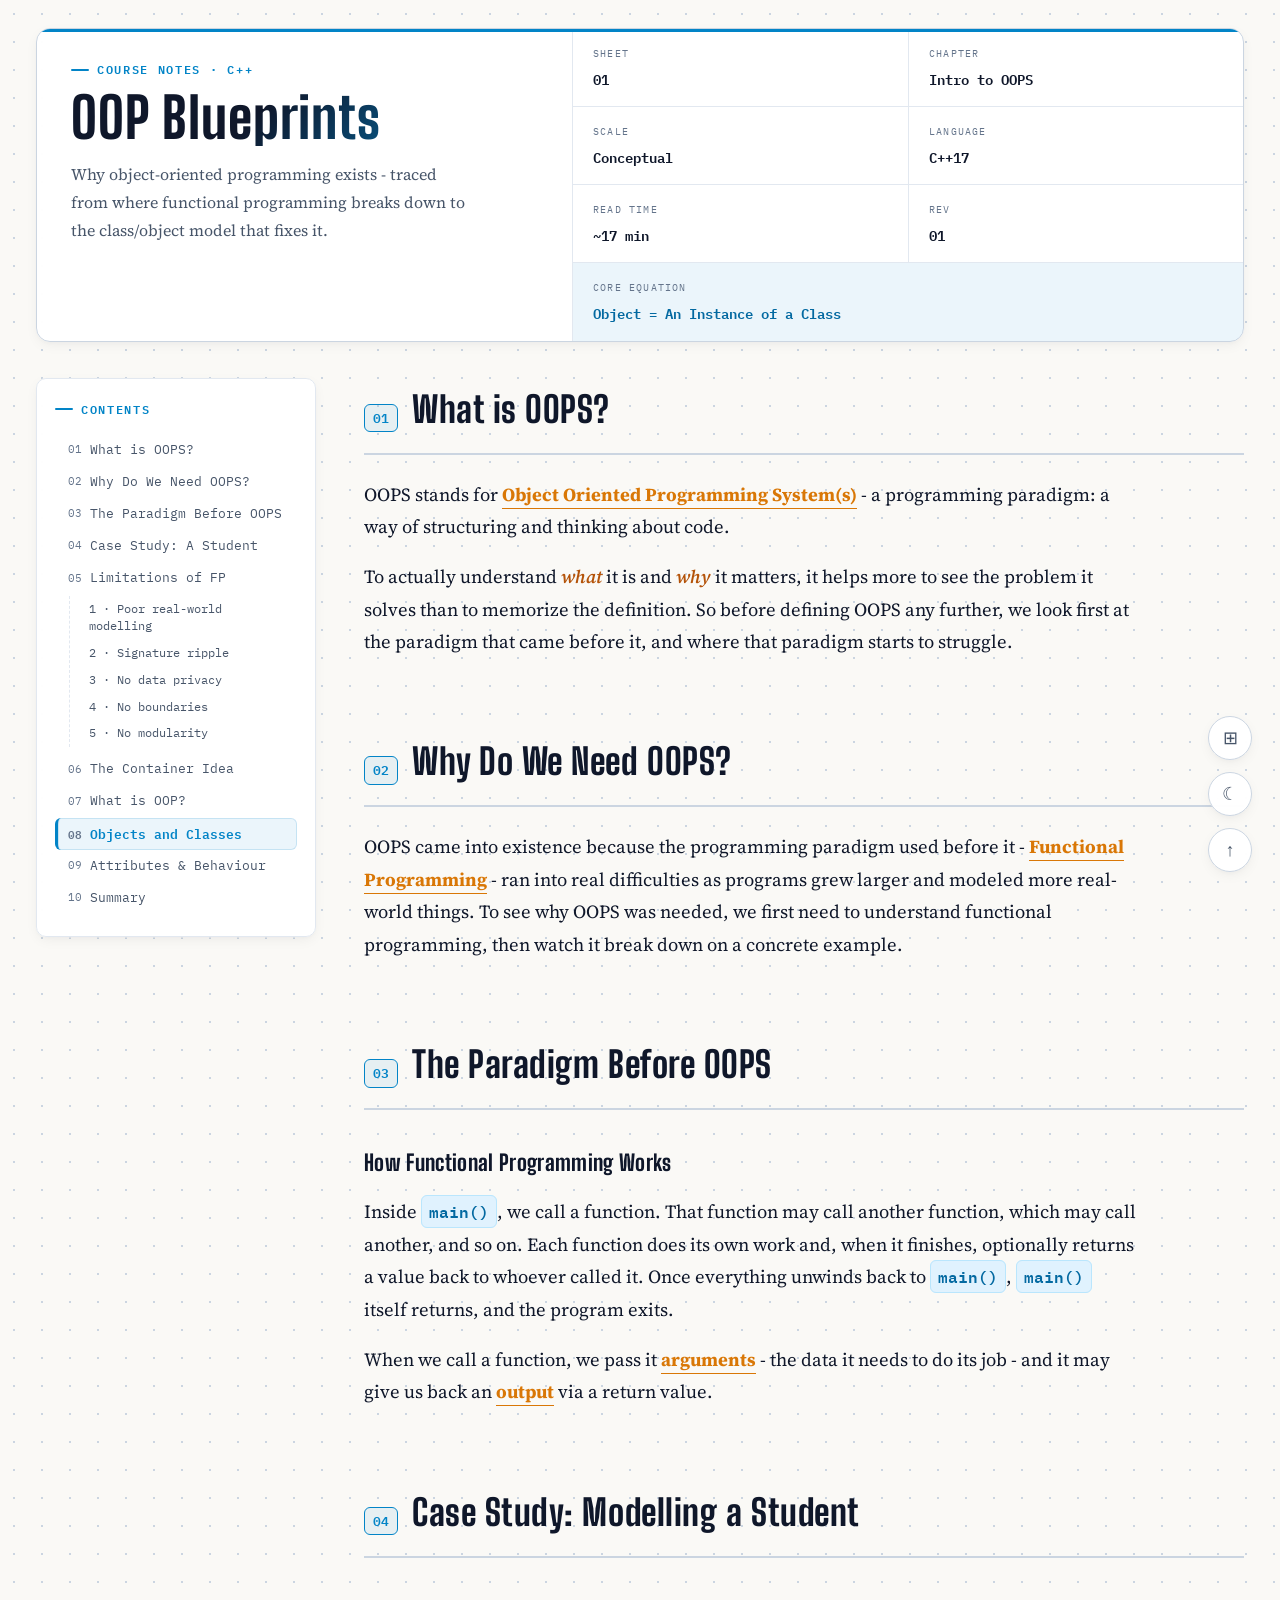
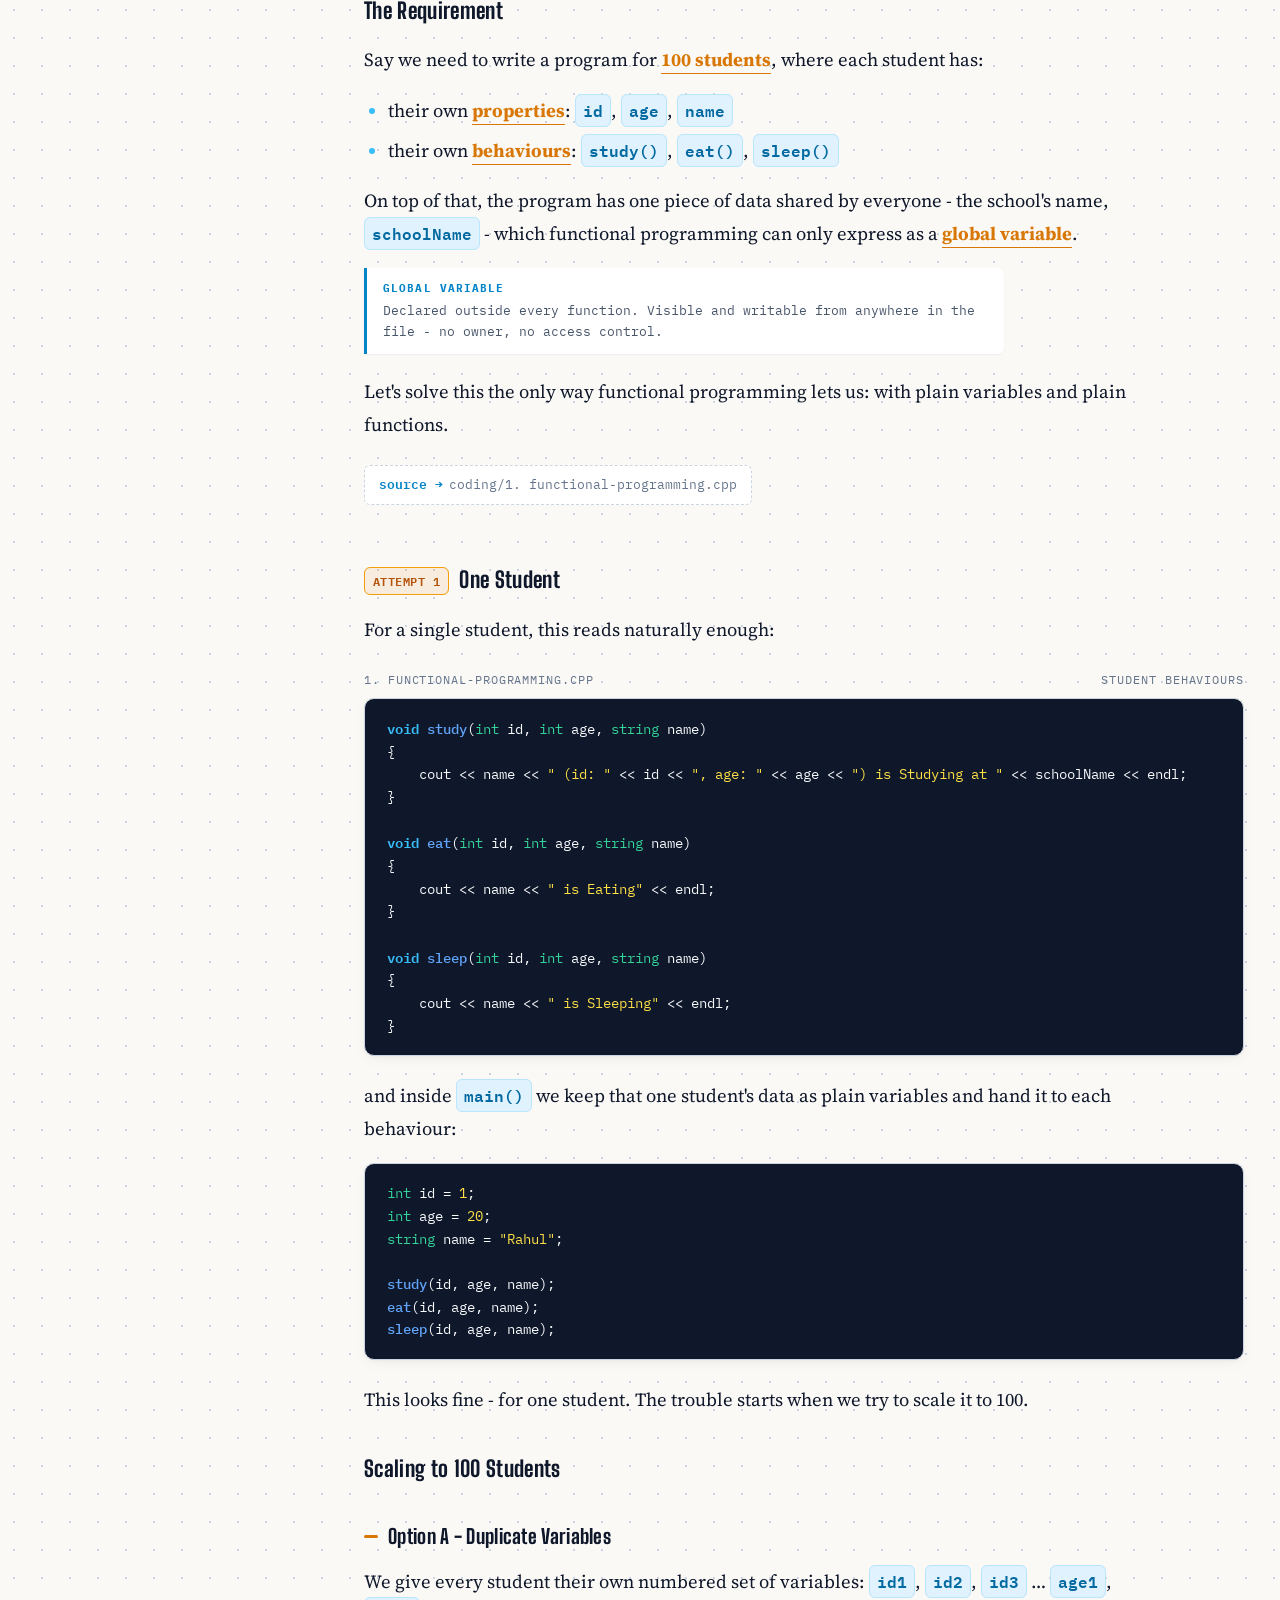
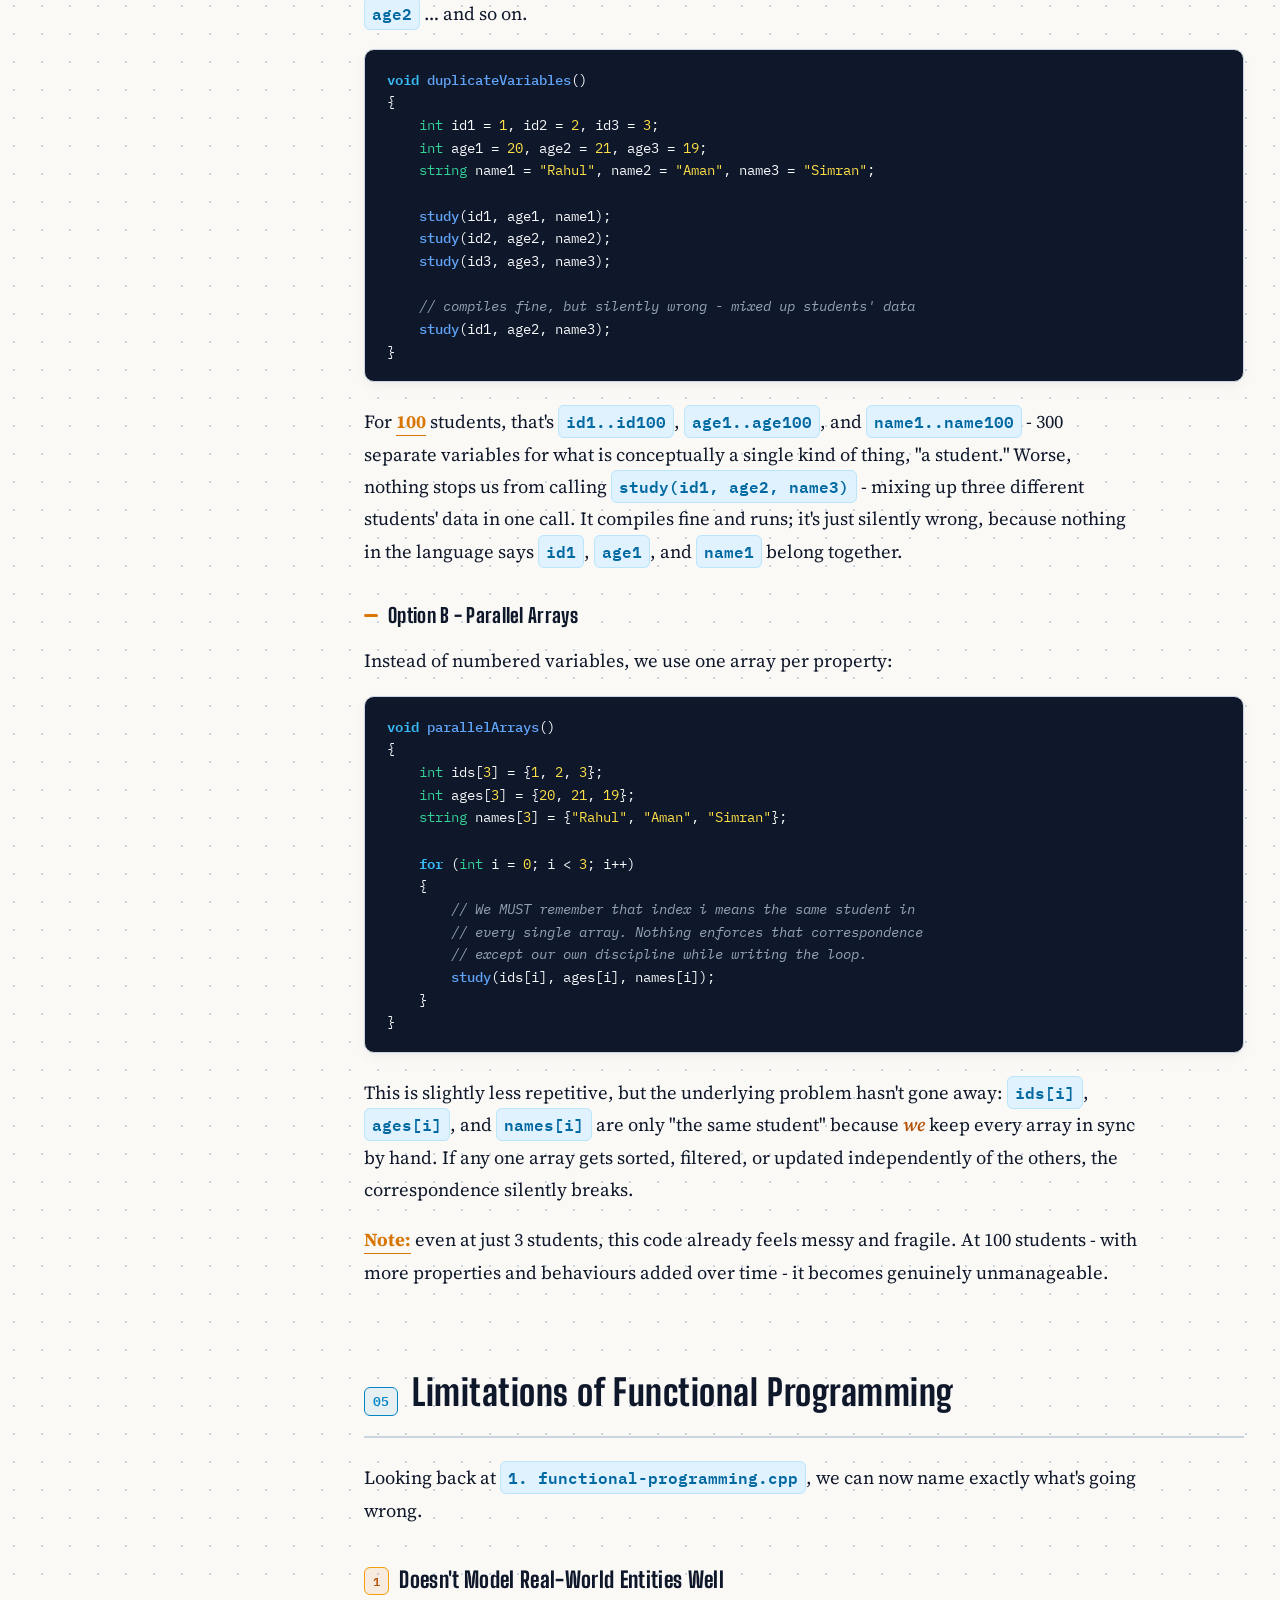
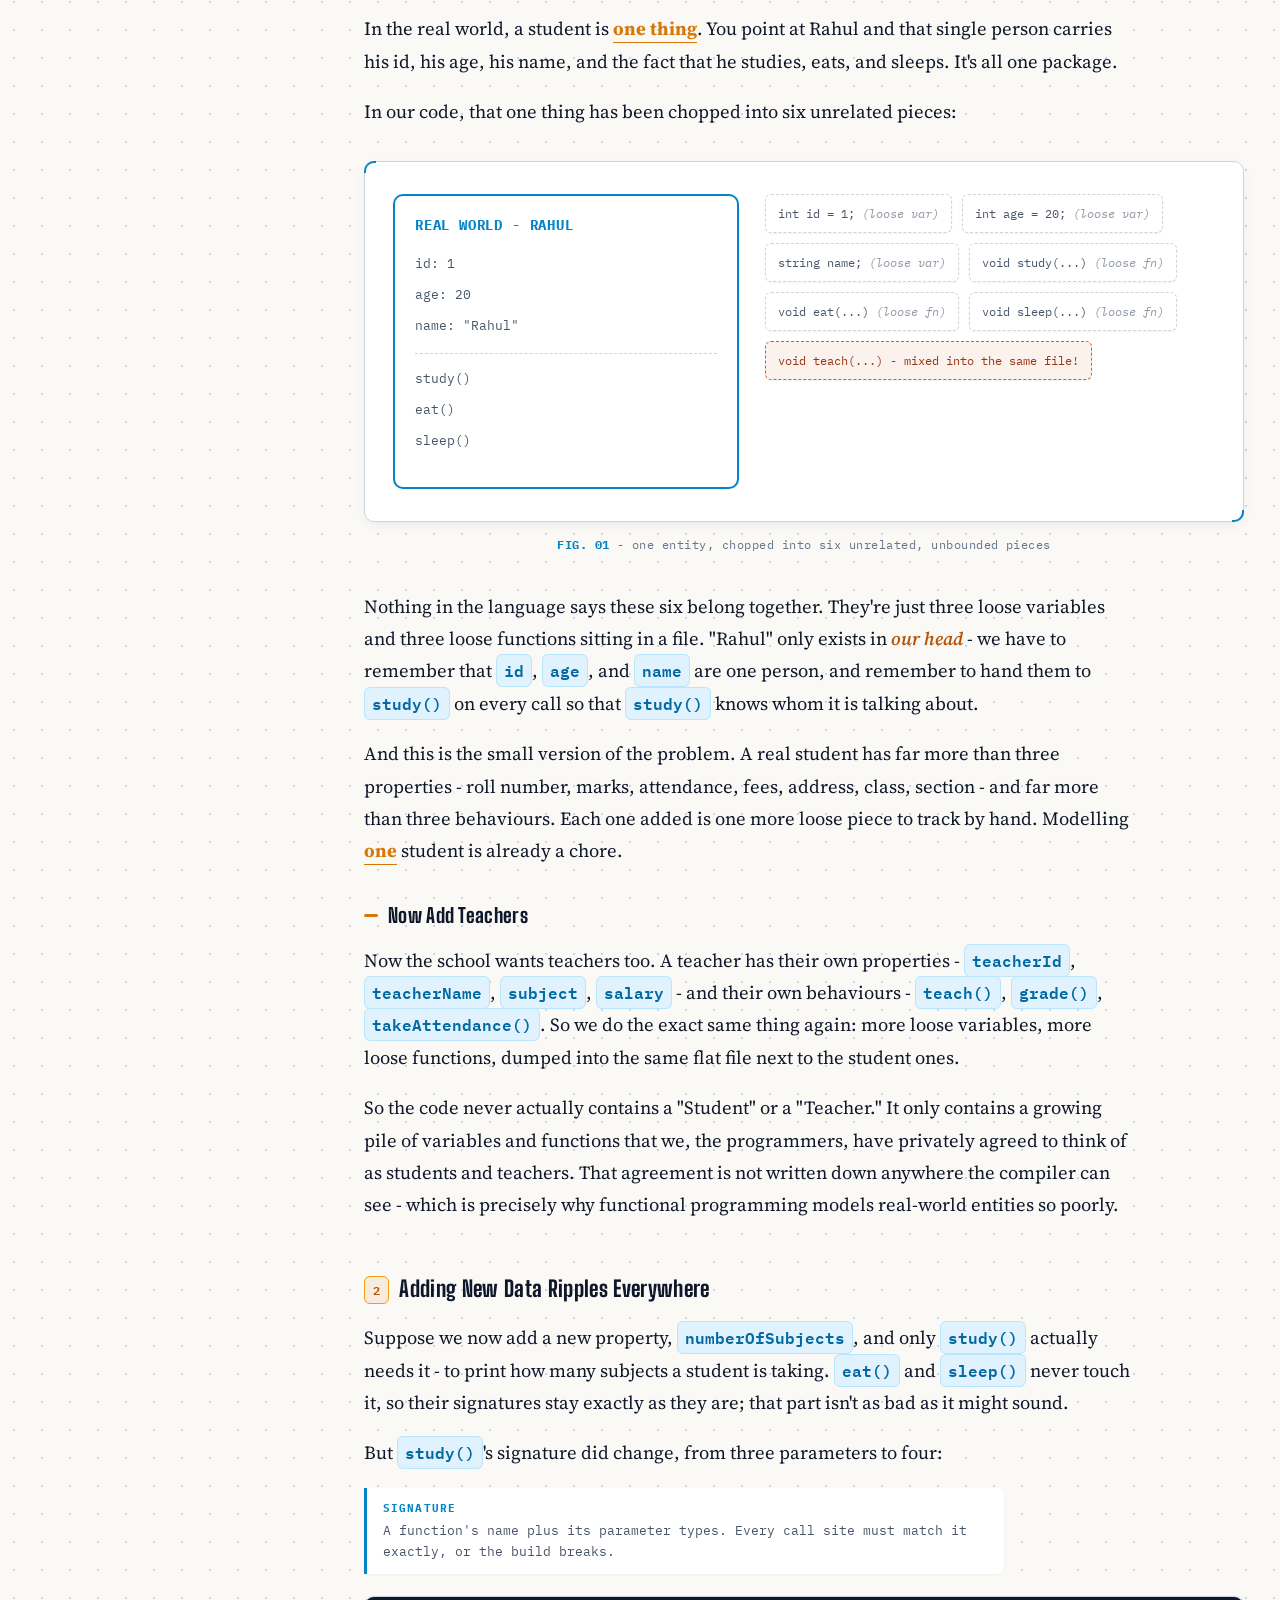
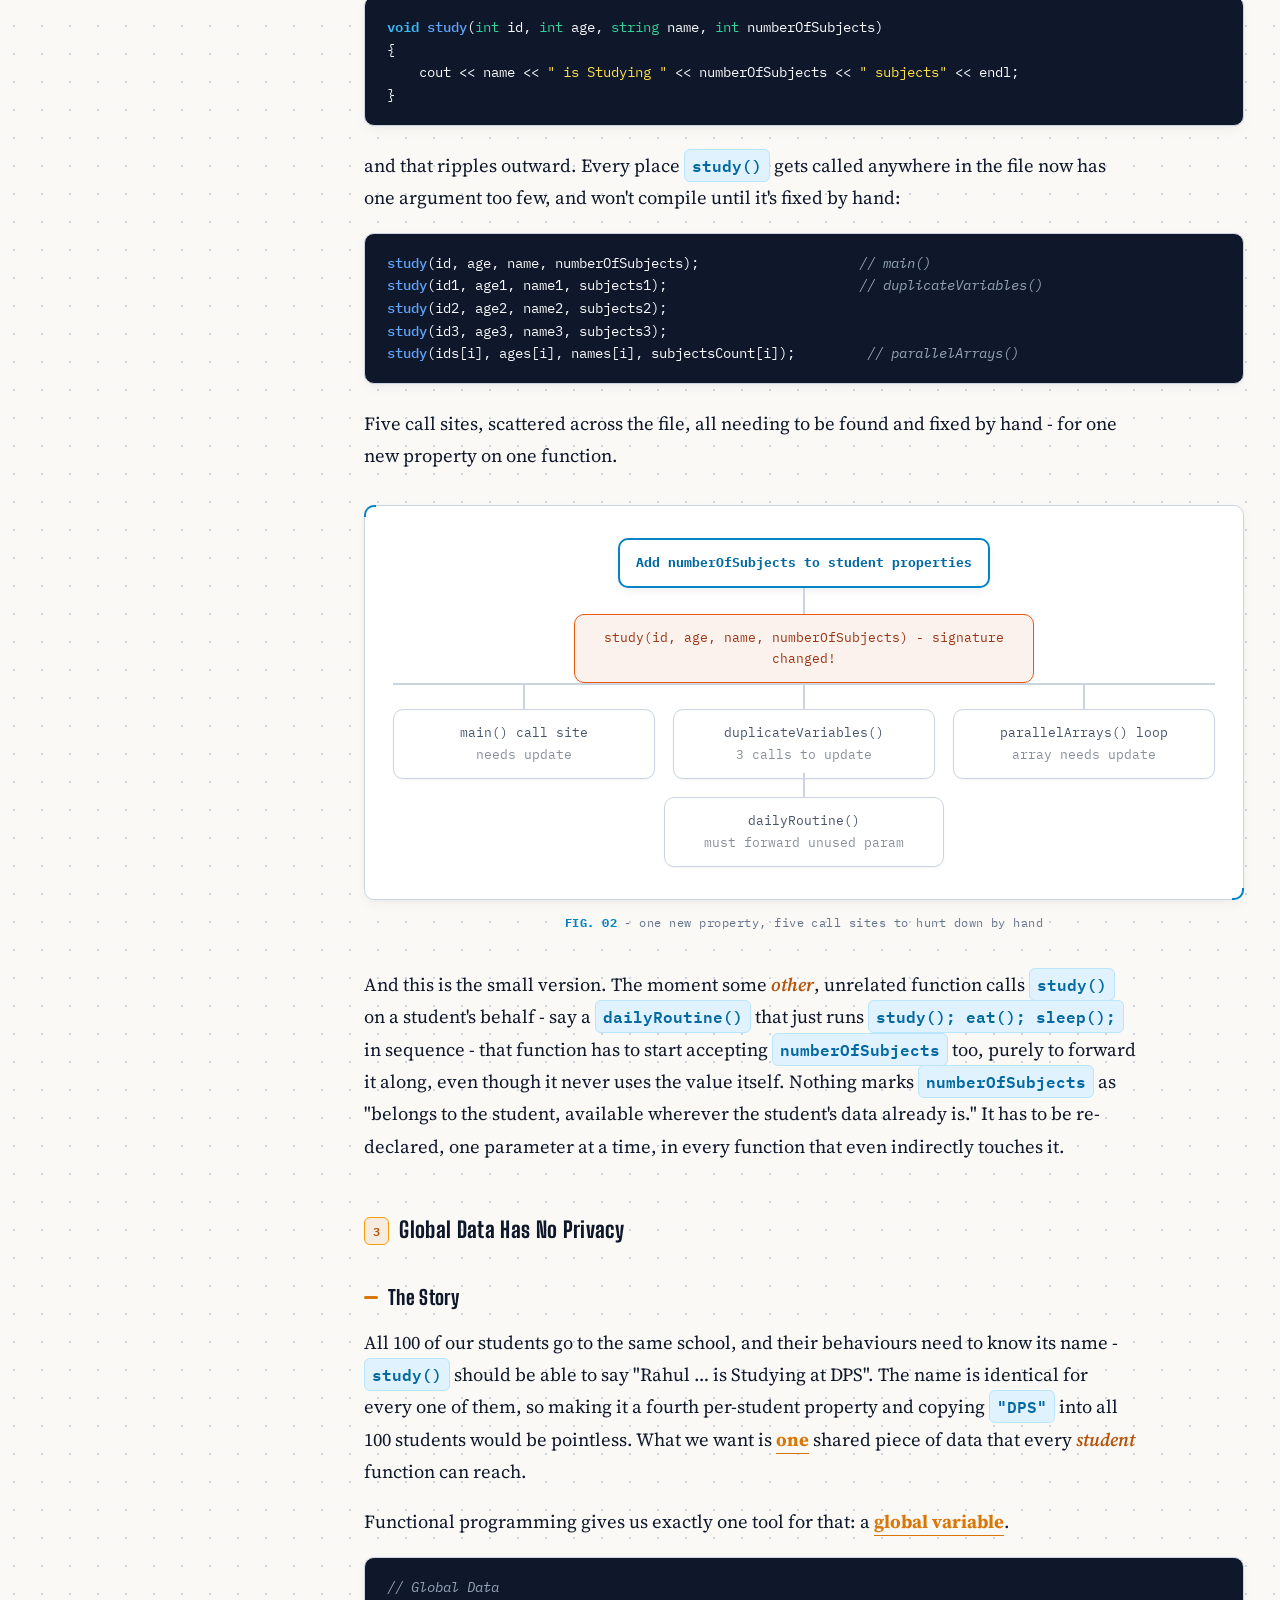
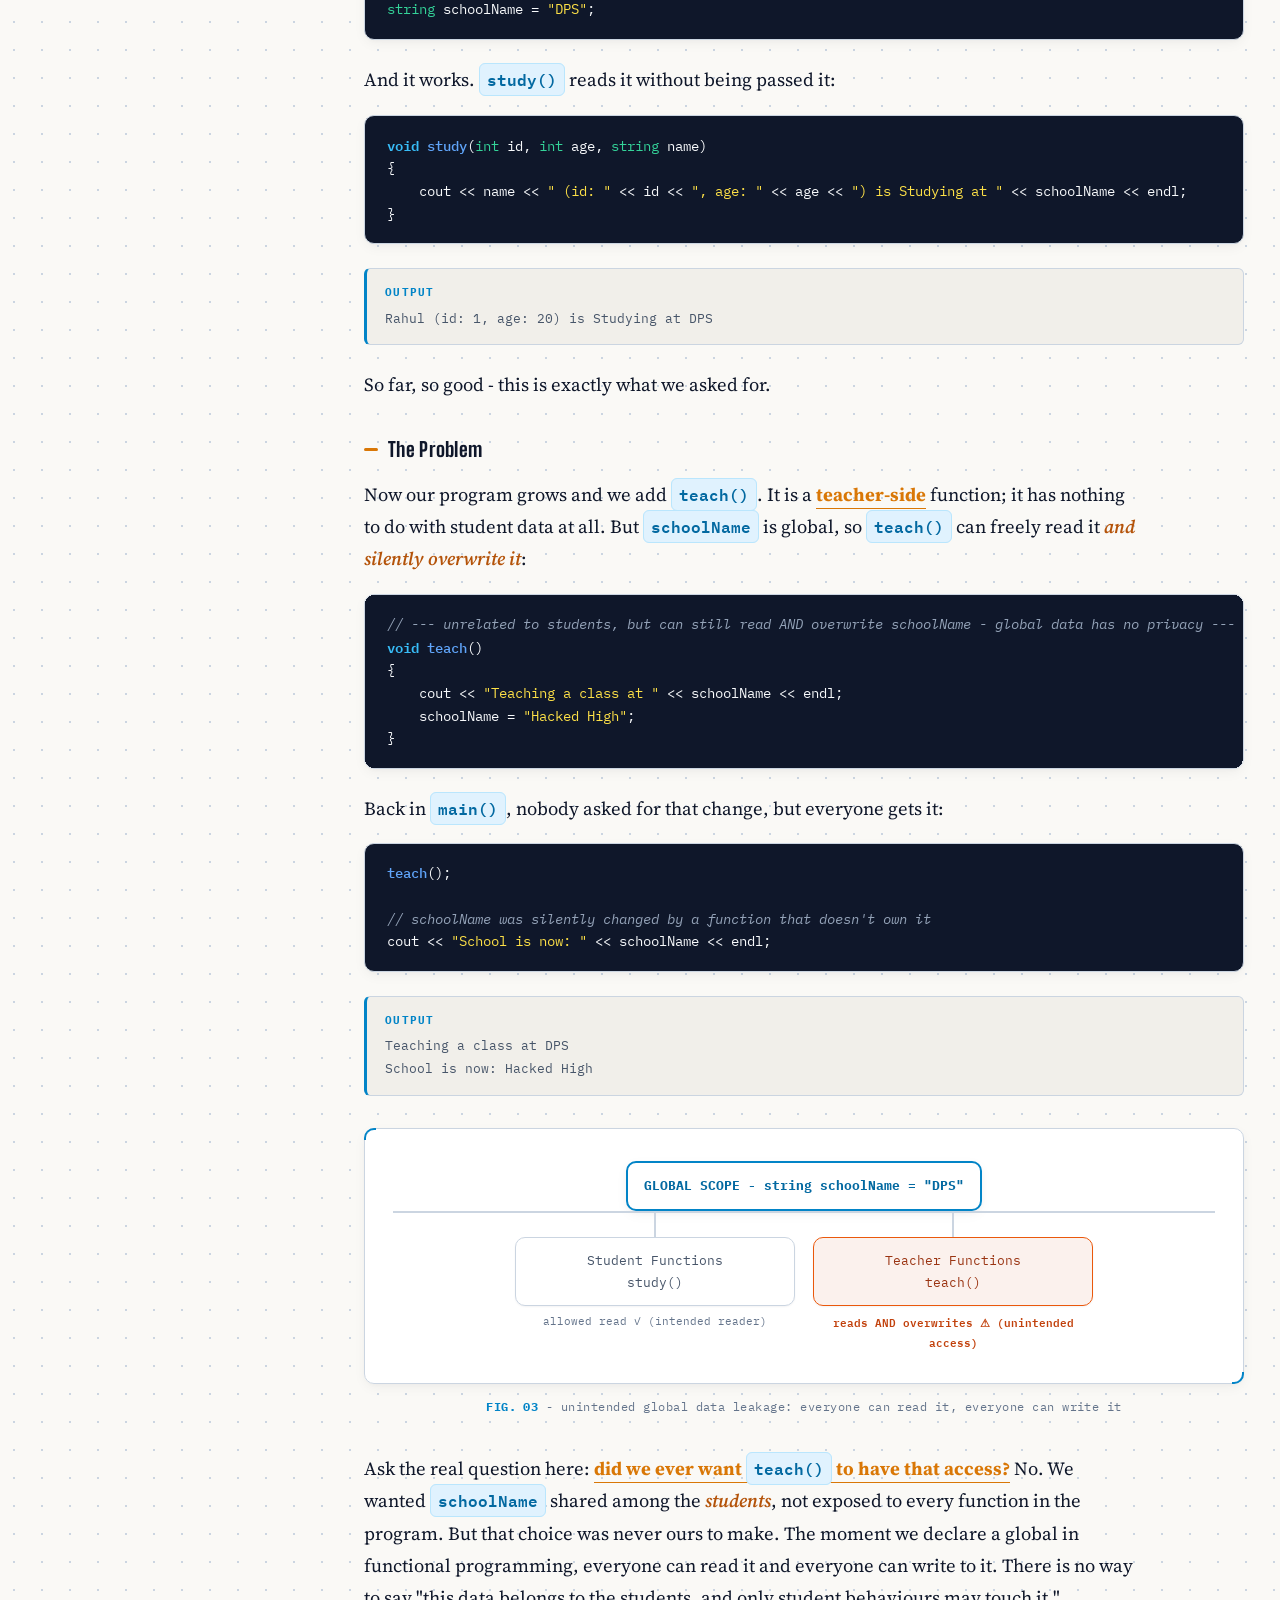
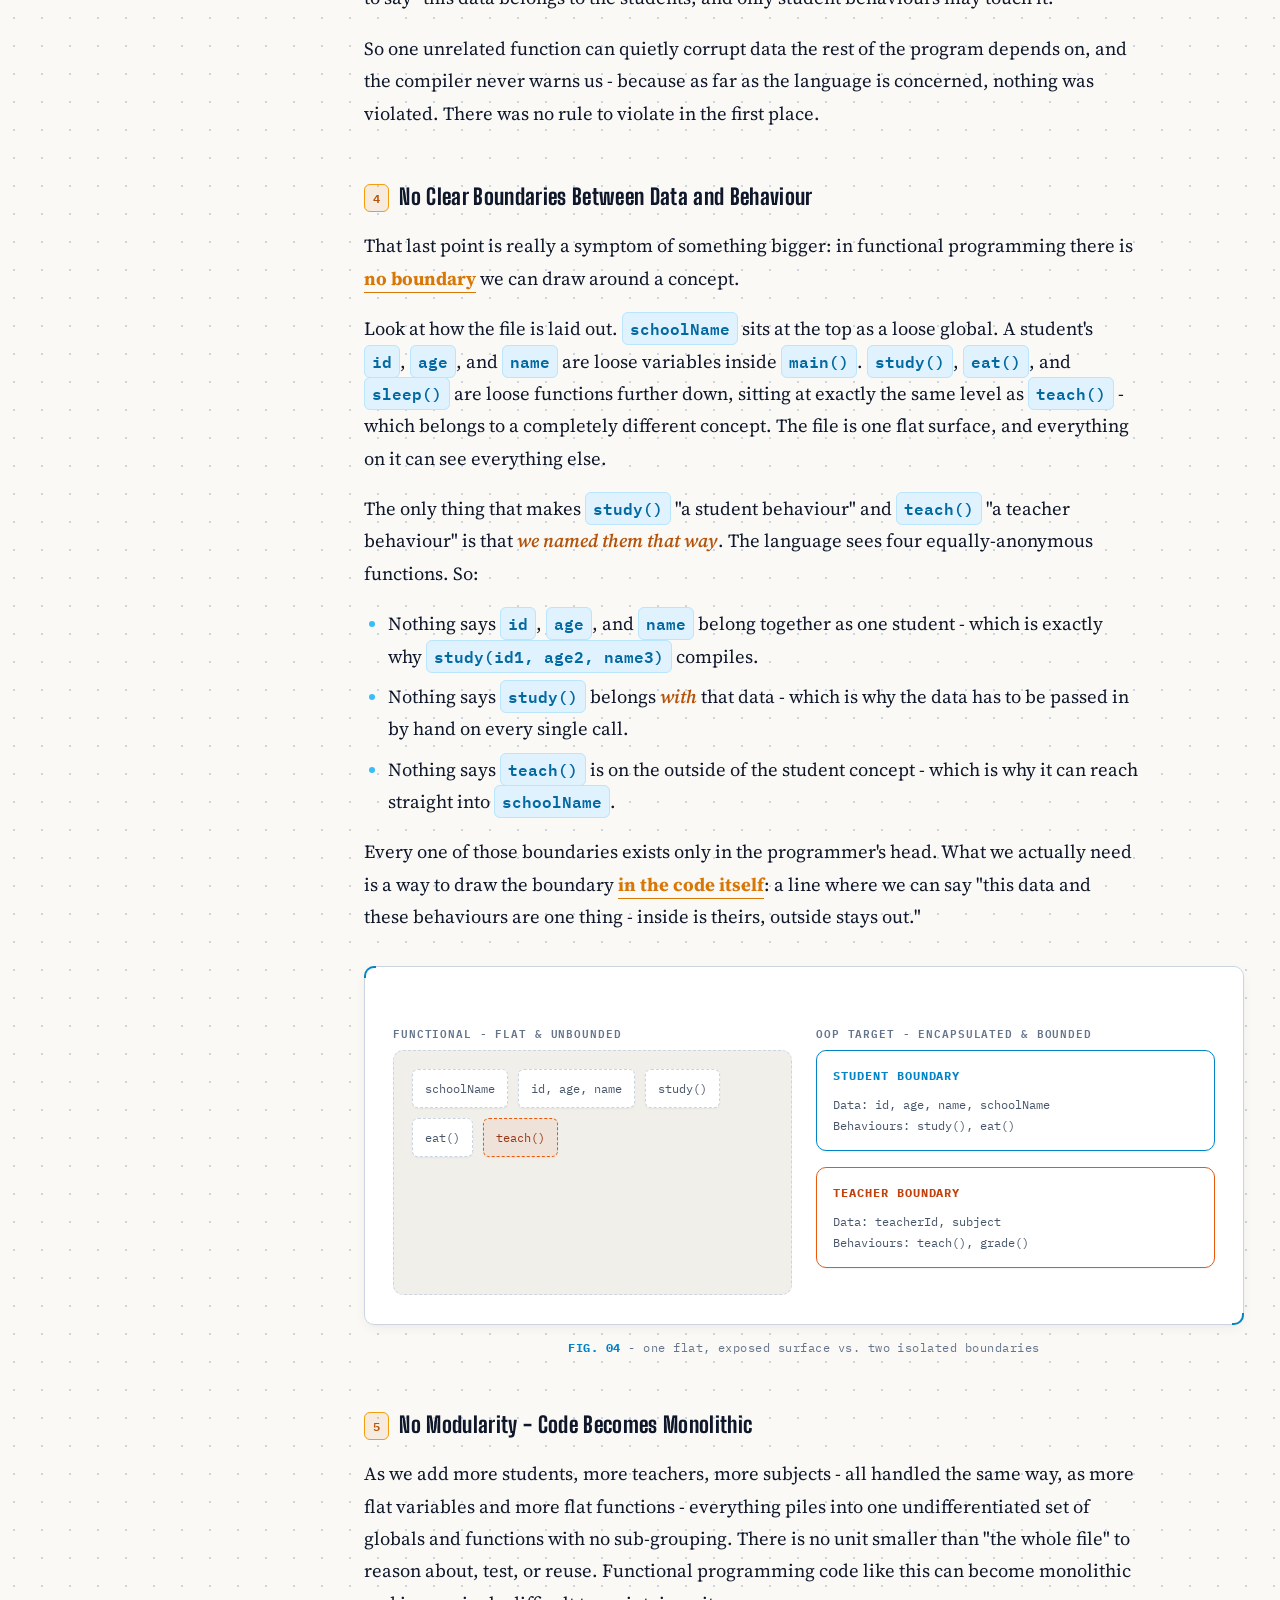
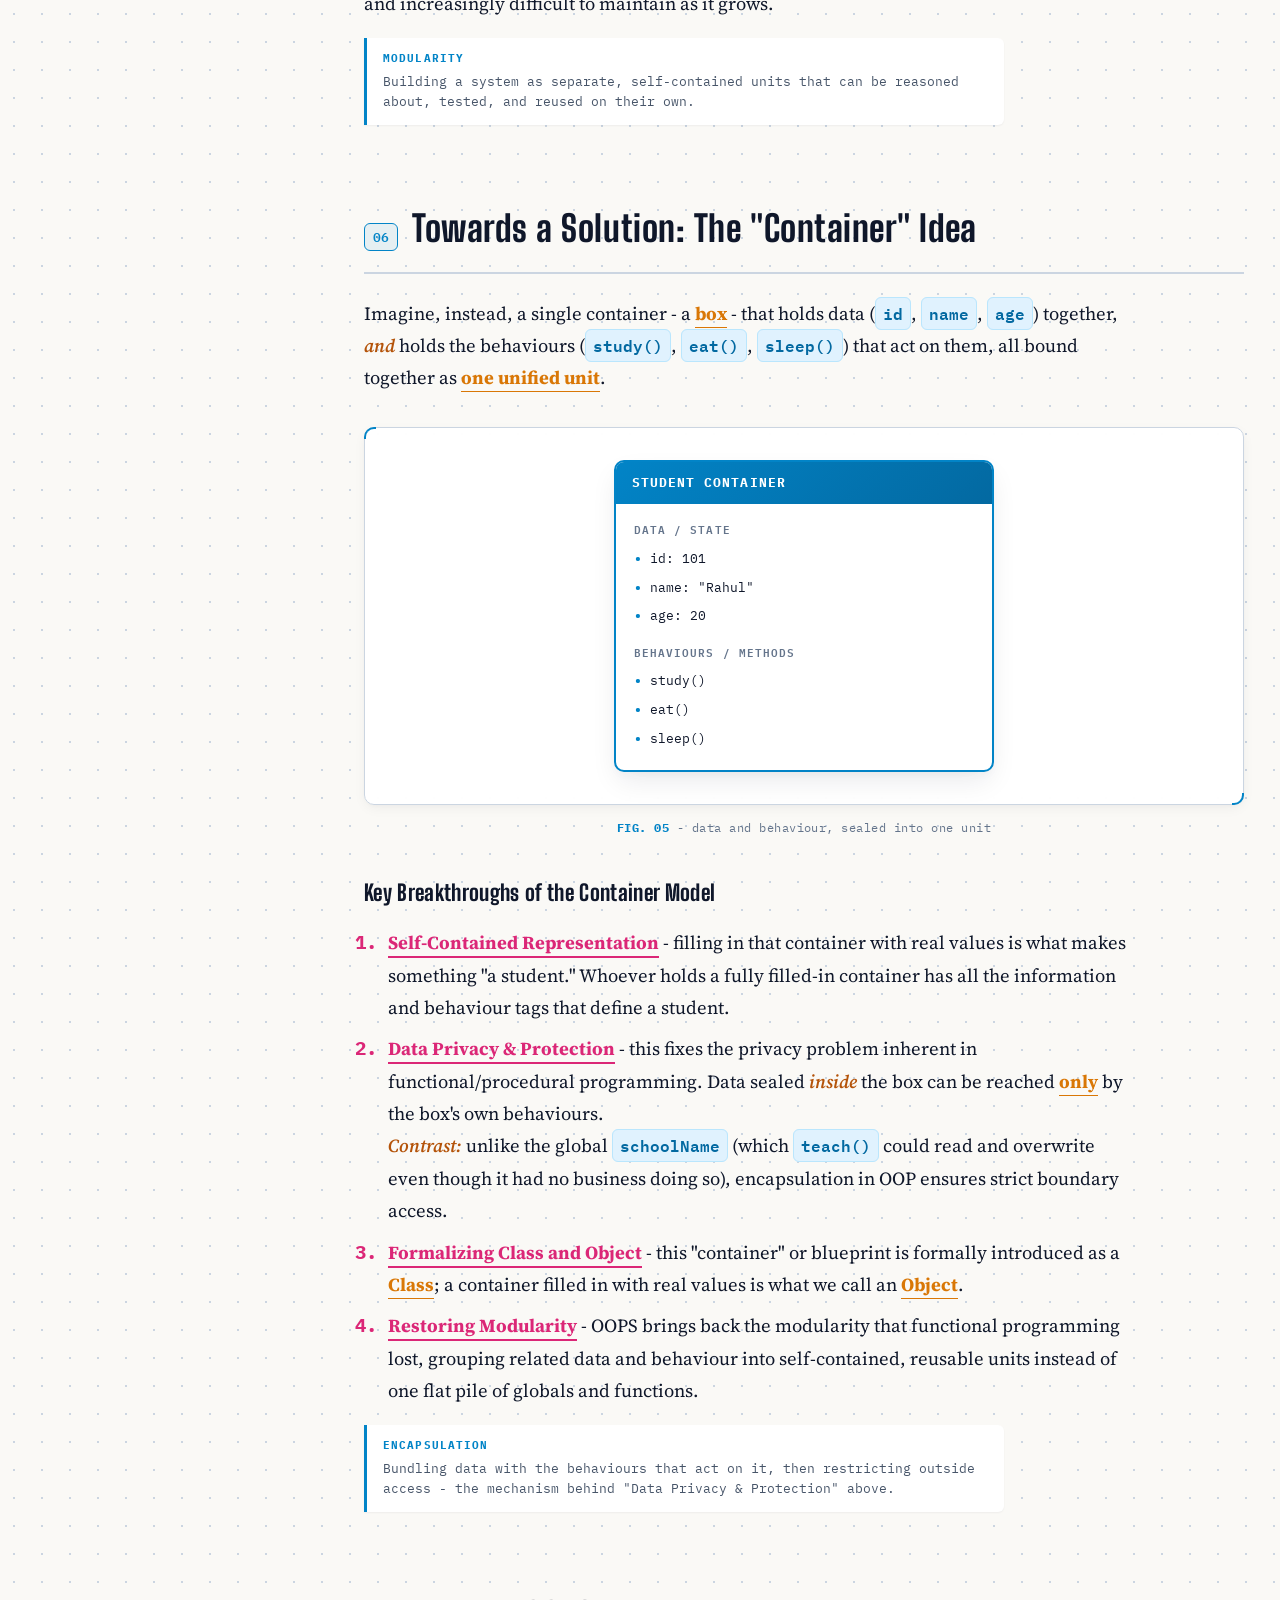
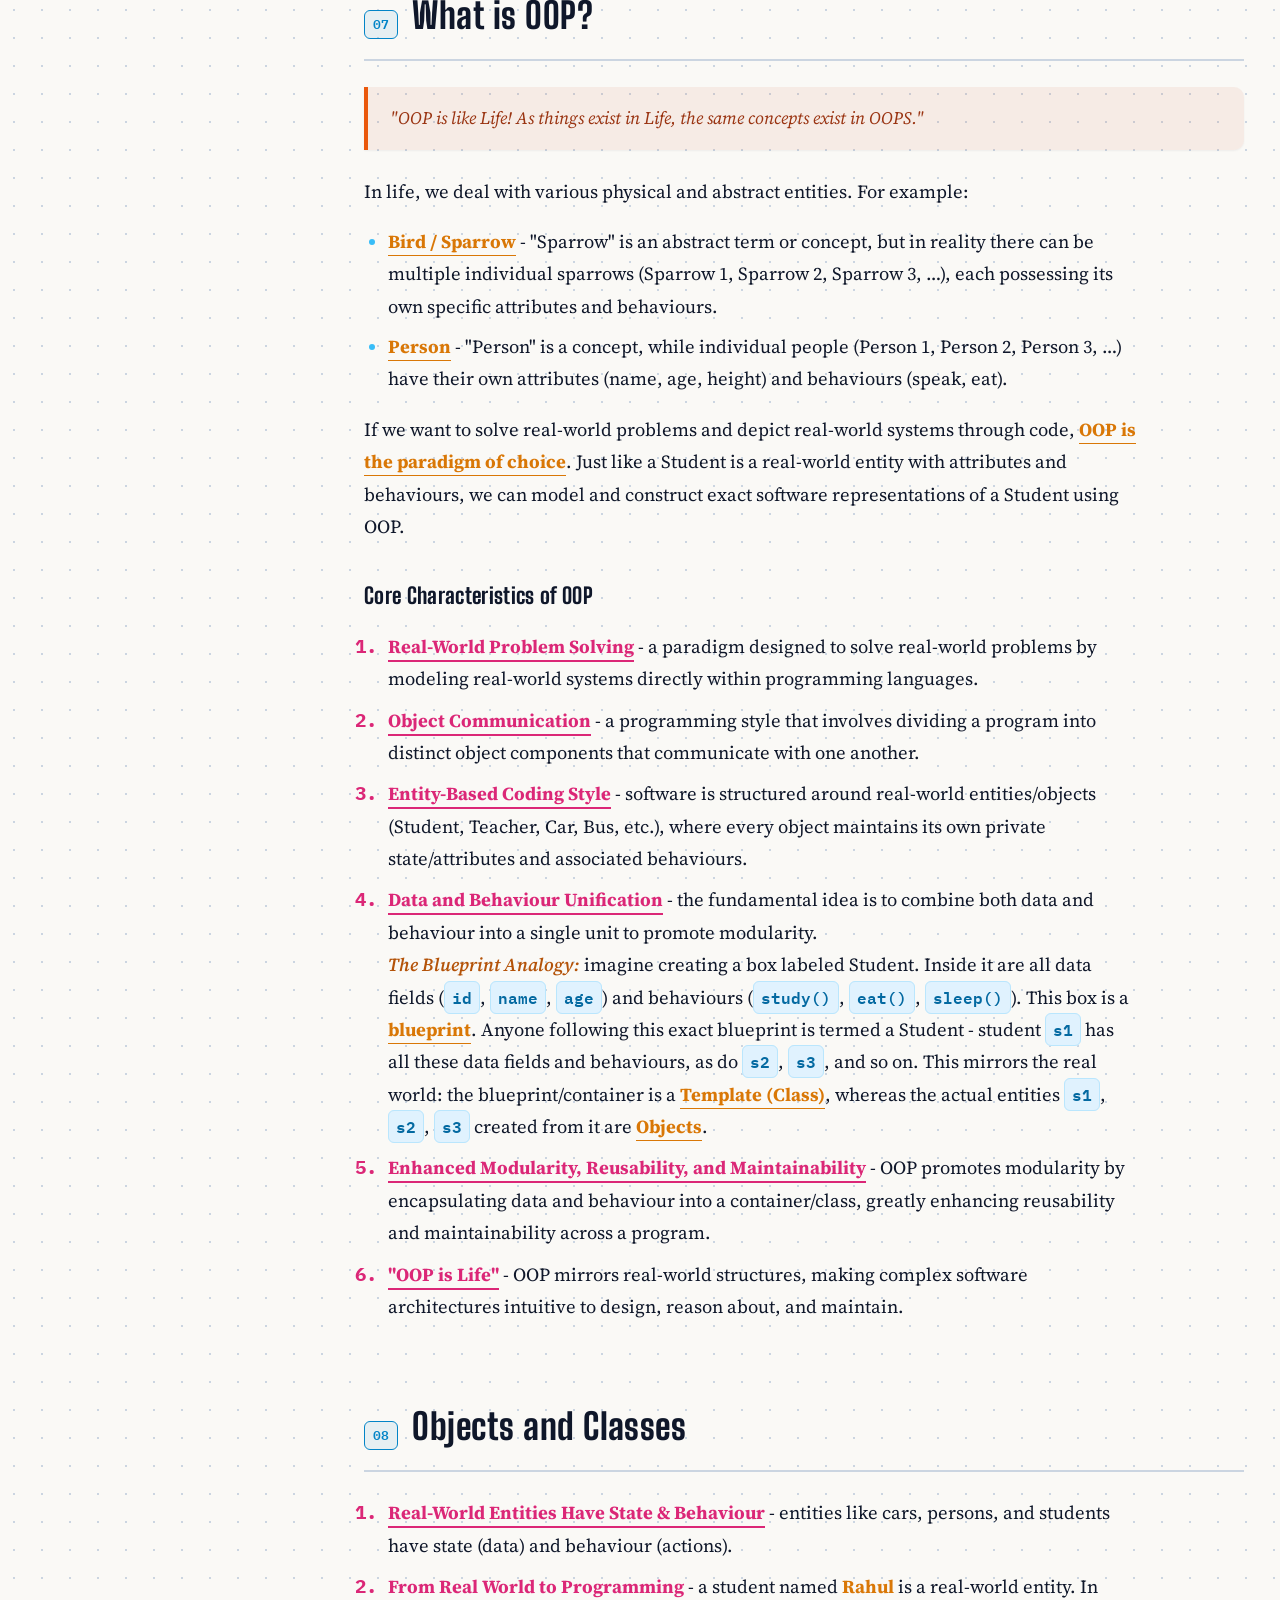
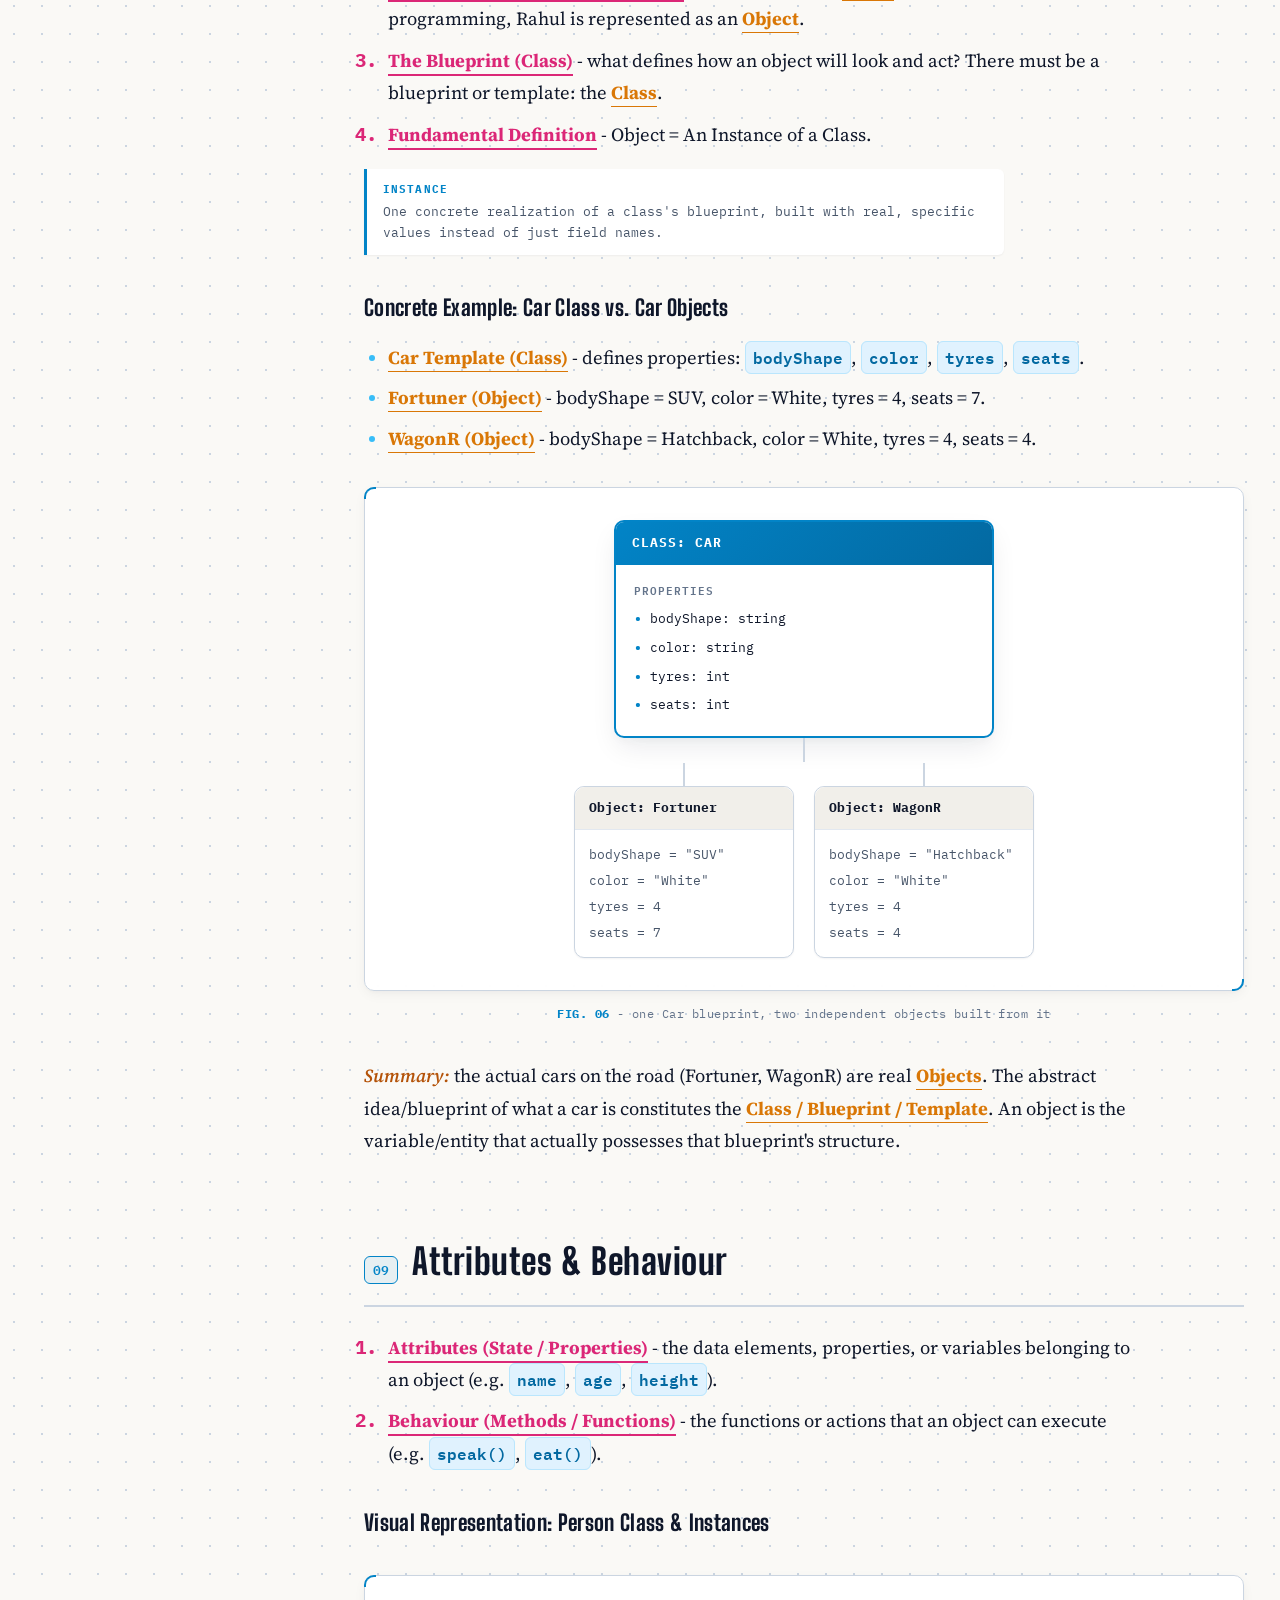
==== Chapter 01 - Intro to OOPS/notes/visual notes/index.html @ ba2ce50b "feat: interactive notes" ====
<!doctype html>
<html lang="en">
<head>
<meta charset="utf-8">
<meta name="viewport" content="width=device-width, initial-scale=1">
<title>OOP Blueprints - Chapter 01</title>
<meta name="description" content="Visual chapter notes on why OOP exists - from functional programming's breakdown to classes as blueprints and objects as instances.">
<link rel="preconnect" href="https://fonts.googleapis.com">
<link rel="preconnect" href="https://fonts.gstatic.com" crossorigin>
<link rel="stylesheet" href="https://fonts.googleapis.com/css2?family=Big+Shoulders+Display:wght@500;700;800;900&family=Source+Serif+4:opsz,wght@8..60,400;8..60,500;8..60,600;8..60,700&family=IBM+Plex+Mono:wght@400;500;600&display=swap">
<link rel="stylesheet" href="style.css">
</head>
<body>
<div class="progress-bar" id="progress-bar"></div>

<div class="titleblock-wrap">
  <div class="titleblock">
    <div class="tb-main">
      <span class="kicker">Course Notes · C++</span>
      <h1>OOP&nbsp;Blueprints</h1>
      <p>Why object-oriented programming exists - traced from where functional programming breaks down to the class/object model that fixes it.</p>
    </div>
    <div class="tb-cells" style="grid-column:2/4; grid-template-columns:1fr 1fr;">
      <div class="tb-cell"><span class="lbl">Sheet</span><span class="val">01</span></div>
      <div class="tb-cell"><span class="lbl">Chapter</span><span class="val">Intro to OOPS</span></div>
      <div class="tb-cell"><span class="lbl">Scale</span><span class="val">Conceptual</span></div>
      <div class="tb-cell"><span class="lbl">Language</span><span class="val">C++17</span></div>
      <div class="tb-cell"><span class="lbl">Read Time</span><span class="val" id="read-time">…</span></div>
      <div class="tb-cell"><span class="lbl">Rev</span><span class="val">01</span></div>
      <div class="tb-cell wide"><span class="lbl">Core Equation</span><span class="val">Object = An Instance of a Class</span></div>
    </div>
  </div>
</div>

<div class="layout">
  <nav class="toc" aria-label="Table of contents">
    <span class="kicker">Contents</span>
    <ol>
      <li><a href="#what-is-oops"><span class="num">01</span>What is OOPS?</a></li>
      <li><a href="#why-do-we-need-oops"><span class="num">02</span>Why Do We Need OOPS?</a></li>
      <li><a href="#the-paradigm-before-oops-functional-programming"><span class="num">03</span>The Paradigm Before OOPS</a></li>
      <li><a href="#case-study-modelling-a-student"><span class="num">04</span>Case Study: A Student</a></li>
      <li><a href="#limitations-of-functional-programming"><span class="num">05</span>Limitations of FP</a>
        <ul class="sub">
          <li><a href="#1-doesnt-model-real-world-entities-well">1 · Poor real-world modelling</a></li>
          <li><a href="#2-adding-new-data-requires-modifying-every-function-that-needs-it">2 · Signature ripple</a></li>
          <li><a href="#3-global-data-has-no-privacy">3 · No data privacy</a></li>
          <li><a href="#4-no-clear-boundaries-between-data-and-behaviour">4 · No boundaries</a></li>
          <li><a href="#5-no-modularity---code-becomes-monolithic">5 · No modularity</a></li>
        </ul>
      </li>
      <li><a href="#towards-a-solution-the-container-idea"><span class="num">06</span>The Container Idea</a></li>
      <li><a href="#what-is-oop-object-oriented-programming-system"><span class="num">07</span>What is OOP?</a></li>
      <li><a href="#objects-and-classes"><span class="num">08</span>Objects and Classes</a></li>
      <li><a href="#attributes--behaviour"><span class="num">09</span>Attributes &amp; Behaviour</a></li>
      <li><a href="#summary"><span class="num">10</span>Summary</a></li>
    </ol>
  </nav>

  <main>

    <section id="what-is-oops">
      <div class="sec-head"><span class="idx">01</span><h2>What is OOPS?</h2></div>
      <div class="prose">
        <p>OOPS stands for <strong>Object Oriented Programming System(s)</strong> - a programming paradigm: a way of structuring and thinking about code.</p>
        <p>To actually understand <em>what</em> it is and <em>why</em> it matters, it helps more to see the problem it solves than to memorize the definition. So before defining OOPS any further, we look first at the paradigm that came before it, and where that paradigm starts to struggle.</p>
      </div>
    </section>

    <section id="why-do-we-need-oops">
      <div class="sec-head"><span class="idx">02</span><h2>Why Do We Need OOPS?</h2></div>
      <div class="prose">
        <p>OOPS came into existence because the programming paradigm used before it - <strong>Functional Programming</strong> - ran into real difficulties as programs grew larger and modeled more real-world things. To see why OOPS was needed, we first need to understand functional programming, then watch it break down on a concrete example.</p>
      </div>
    </section>

    <section id="the-paradigm-before-oops-functional-programming">
      <div class="sec-head"><span class="idx">03</span><h2>The Paradigm Before OOPS</h2></div>
      <div class="prose">
        <h3>How Functional Programming Works</h3>
        <p>Inside <code>main()</code>, we call a function. That function may call another function, which may call another, and so on. Each function does its own work and, when it finishes, optionally returns a value back to whoever called it. Once everything unwinds back to <code>main()</code>, <code>main()</code> itself returns, and the program exits.</p>
        <p>When we call a function, we pass it <strong>arguments</strong> - the data it needs to do its job - and it may give us back an <strong>output</strong> via a return value.</p>
      </div>
    </section>

    <section id="case-study-modelling-a-student">
      <div class="sec-head"><span class="idx">04</span><h2>Case Study: Modelling a Student</h2></div>
      <div class="prose">
        <h3>The Requirement</h3>
        <p>Say we need to write a program for <strong>100 students</strong>, where each student has:</p>
        <ul>
          <li>their own <strong>properties</strong>: <code>id</code>, <code>age</code>, <code>name</code></li>
          <li>their own <strong>behaviours</strong>: <code>study()</code>, <code>eat()</code>, <code>sleep()</code></li>
        </ul>
        <p>On top of that, the program has one piece of data shared by everyone - the school's name, <code>schoolName</code> - which functional programming can only express as a <strong>global variable</strong>.</p>
        <aside class="marginnote"><span class="mn-term">Global Variable</span>Declared outside every function. Visible and writable from anywhere in the file - no owner, no access control.</aside>
        <p>Let's solve this the only way functional programming lets us: with plain variables and plain functions.</p>
        <div class="ref"><span class="p">source →</span> coding/1. functional-programming.cpp</div>

        <h3><span class="tag">Attempt 1</span>One Student</h3>
        <p>For a single student, this reads naturally enough:</p>
      </div>

      <div class="codecap"><span>1. functional-programming.cpp</span><span>student behaviours</span></div>
      <pre class="code"><code><span class="kw">void</span> <span class="fn">study</span>(<span class="ty">int</span> id, <span class="ty">int</span> age, <span class="ty">string</span> name)
{
    cout &lt;&lt; name &lt;&lt; <span class="str">" (id: "</span> &lt;&lt; id &lt;&lt; <span class="str">", age: "</span> &lt;&lt; age &lt;&lt; <span class="str">") is Studying at "</span> &lt;&lt; schoolName &lt;&lt; endl;
}

<span class="kw">void</span> <span class="fn">eat</span>(<span class="ty">int</span> id, <span class="ty">int</span> age, <span class="ty">string</span> name)
{
    cout &lt;&lt; name &lt;&lt; <span class="str">" is Eating"</span> &lt;&lt; endl;
}

<span class="kw">void</span> <span class="fn">sleep</span>(<span class="ty">int</span> id, <span class="ty">int</span> age, <span class="ty">string</span> name)
{
    cout &lt;&lt; name &lt;&lt; <span class="str">" is Sleeping"</span> &lt;&lt; endl;
}</code></pre>

      <div class="prose"><p>and inside <code>main()</code> we keep that one student's data as plain variables and hand it to each behaviour:</p></div>
      <pre class="code"><code><span class="ty">int</span> id = <span class="str">1</span>;
<span class="ty">int</span> age = <span class="str">20</span>;
<span class="ty">string</span> name = <span class="str">"Rahul"</span>;

<span class="fn">study</span>(id, age, name);
<span class="fn">eat</span>(id, age, name);
<span class="fn">sleep</span>(id, age, name);</code></pre>

      <div class="prose">
        <p>This looks fine - for one student. The trouble starts when we try to scale it to 100.</p>
        <h3>Scaling to 100 Students</h3>
        <h4>Option A - Duplicate Variables</h4>
        <p>We give every student their own numbered set of variables: <code>id1</code>, <code>id2</code>, <code>id3</code> … <code>age1</code>, <code>age2</code> … and so on.</p>
      </div>
      <pre class="code"><code><span class="kw">void</span> <span class="fn">duplicateVariables</span>()
{
    <span class="ty">int</span> id1 = <span class="str">1</span>, id2 = <span class="str">2</span>, id3 = <span class="str">3</span>;
    <span class="ty">int</span> age1 = <span class="str">20</span>, age2 = <span class="str">21</span>, age3 = <span class="str">19</span>;
    <span class="ty">string</span> name1 = <span class="str">"Rahul"</span>, name2 = <span class="str">"Aman"</span>, name3 = <span class="str">"Simran"</span>;

    <span class="fn">study</span>(id1, age1, name1);
    <span class="fn">study</span>(id2, age2, name2);
    <span class="fn">study</span>(id3, age3, name3);

    <span class="cm">// compiles fine, but silently wrong - mixed up students' data</span>
    <span class="fn">study</span>(id1, age2, name3);
}</code></pre>
      <div class="prose">
        <p>For <strong>100</strong> students, that's <code>id1..id100</code>, <code>age1..age100</code>, and <code>name1..name100</code> - 300 separate variables for what is conceptually a single kind of thing, "a student." Worse, nothing stops us from calling <code>study(id1, age2, name3)</code> - mixing up three different students' data in one call. It compiles fine and runs; it's just silently wrong, because nothing in the language says <code>id1</code>, <code>age1</code>, and <code>name1</code> belong together.</p>
        <h4>Option B - Parallel Arrays</h4>
        <p>Instead of numbered variables, we use one array per property:</p>
      </div>
      <pre class="code"><code><span class="kw">void</span> <span class="fn">parallelArrays</span>()
{
    <span class="ty">int</span> ids[<span class="str">3</span>] = {<span class="str">1</span>, <span class="str">2</span>, <span class="str">3</span>};
    <span class="ty">int</span> ages[<span class="str">3</span>] = {<span class="str">20</span>, <span class="str">21</span>, <span class="str">19</span>};
    <span class="ty">string</span> names[<span class="str">3</span>] = {<span class="str">"Rahul"</span>, <span class="str">"Aman"</span>, <span class="str">"Simran"</span>};

    <span class="kw">for</span> (<span class="ty">int</span> i = <span class="str">0</span>; i &lt; <span class="str">3</span>; i++)
    {
        <span class="cm">// We MUST remember that index i means the same student in</span>
        <span class="cm">// every single array. Nothing enforces that correspondence</span>
        <span class="cm">// except our own discipline while writing the loop.</span>
        <span class="fn">study</span>(ids[i], ages[i], names[i]);
    }
}</code></pre>
      <div class="prose">
        <p>This is slightly less repetitive, but the underlying problem hasn't gone away: <code>ids[i]</code>, <code>ages[i]</code>, and <code>names[i]</code> are only "the same student" because <em>we</em> keep every array in sync by hand. If any one array gets sorted, filtered, or updated independently of the others, the correspondence silently breaks.</p>
        <p><strong>Note:</strong> even at just 3 students, this code already feels messy and fragile. At 100 students - with more properties and behaviours added over time - it becomes genuinely unmanageable.</p>
      </div>
    </section>

    <section id="limitations-of-functional-programming">
      <div class="sec-head"><span class="idx">05</span><h2>Limitations of Functional Programming</h2></div>
      <div class="prose"><p>Looking back at <code>1. functional-programming.cpp</code>, we can now name exactly what's going wrong.</p></div>

      <section class="sub" id="1-doesnt-model-real-world-entities-well">
        <h3><span class="tag">1</span>Doesn't Model Real-World Entities Well</h3>
        <div class="prose">
          <p>In the real world, a student is <strong>one thing</strong>. You point at Rahul and that single person carries his id, his age, his name, and the fact that he studies, eats, and sleeps. It's all one package.</p>
          <p>In our code, that one thing has been chopped into six unrelated pieces:</p>
        </div>

        <figure class="figure">
          <div class="figure-inner">
            <span class="tick tl"></span><span class="tick br"></span>
            <div class="scatter-grid">
              <div class="entity-box">
                <h5>Real World - Rahul</h5>
                <ul>
                  <li>id: 1</li>
                  <li>age: 20</li>
                  <li>name: "Rahul"</li>
                </ul>
                <div class="behav">
                  <ul><li>study()</li><li>eat()</li><li>sleep()</li></ul>
                </div>
              </div>
              <div>
                <div class="chip-field">
                  <span class="chip">int id = 1; <em style="opacity:.6">(loose var)</em></span>
                  <span class="chip">int age = 20; <em style="opacity:.6">(loose var)</em></span>
                  <span class="chip">string name; <em style="opacity:.6">(loose var)</em></span>
                  <span class="chip">void study(...) <em style="opacity:.6">(loose fn)</em></span>
                  <span class="chip">void eat(...) <em style="opacity:.6">(loose fn)</em></span>
                  <span class="chip">void sleep(...) <em style="opacity:.6">(loose fn)</em></span>
                  <span class="chip warn">void teach(...) - mixed into the same file!</span>
                </div>
              </div>
            </div>
          </div>
          <figcaption><span class="fig-no">FIG. 01</span> - one entity, chopped into six unrelated, unbounded pieces</figcaption>
        </figure>

        <div class="prose">
          <p>Nothing in the language says these six belong together. They're just three loose variables and three loose functions sitting in a file. "Rahul" only exists in <em>our head</em> - we have to remember that <code>id</code>, <code>age</code>, and <code>name</code> are one person, and remember to hand them to <code>study()</code> on every call so that <code>study()</code> knows whom it is talking about.</p>
          <p>And this is the small version of the problem. A real student has far more than three properties - roll number, marks, attendance, fees, address, class, section - and far more than three behaviours. Each one added is one more loose piece to track by hand. Modelling <strong>one</strong> student is already a chore.</p>
          <h4>Now Add Teachers</h4>
          <p>Now the school wants teachers too. A teacher has their own properties - <code>teacherId</code>, <code>teacherName</code>, <code>subject</code>, <code>salary</code> - and their own behaviours - <code>teach()</code>, <code>grade()</code>, <code>takeAttendance()</code>. So we do the exact same thing again: more loose variables, more loose functions, dumped into the same flat file next to the student ones.</p>
          <p>So the code never actually contains a "Student" or a "Teacher." It only contains a growing pile of variables and functions that we, the programmers, have privately agreed to think of as students and teachers. That agreement is not written down anywhere the compiler can see - which is precisely why functional programming models real-world entities so poorly.</p>
        </div>
      </section>

      <section class="sub" id="2-adding-new-data-requires-modifying-every-function-that-needs-it">
        <h3><span class="tag">2</span>Adding New Data Ripples Everywhere</h3>
        <div class="prose">
          <p>Suppose we now add a new property, <code>numberOfSubjects</code>, and only <code>study()</code> actually needs it - to print how many subjects a student is taking. <code>eat()</code> and <code>sleep()</code> never touch it, so their signatures stay exactly as they are; that part isn't as bad as it might sound.</p>
          <p>But <code>study()</code>'s signature did change, from three parameters to four:</p>
        </div>
        <aside class="marginnote"><span class="mn-term">Signature</span>A function's name plus its parameter types. Every call site must match it exactly, or the build breaks.</aside>
        <pre class="code"><code><span class="kw">void</span> <span class="fn">study</span>(<span class="ty">int</span> id, <span class="ty">int</span> age, <span class="ty">string</span> name, <span class="ty">int</span> numberOfSubjects)
{
    cout &lt;&lt; name &lt;&lt; <span class="str">" is Studying "</span> &lt;&lt; numberOfSubjects &lt;&lt; <span class="str">" subjects"</span> &lt;&lt; endl;
}</code></pre>
        <div class="prose"><p>and that ripples outward. Every place <code>study()</code> gets called anywhere in the file now has one argument too few, and won't compile until it's fixed by hand:</p></div>
        <pre class="code"><code><span class="fn">study</span>(id, age, name, numberOfSubjects);                    <span class="cm">// main()</span>
<span class="fn">study</span>(id1, age1, name1, subjects1);                        <span class="cm">// duplicateVariables()</span>
<span class="fn">study</span>(id2, age2, name2, subjects2);
<span class="fn">study</span>(id3, age3, name3, subjects3);
<span class="fn">study</span>(ids[i], ages[i], names[i], subjectsCount[i]);         <span class="cm">// parallelArrays()</span></code></pre>
        <div class="prose"><p>Five call sites, scattered across the file, all needing to be found and fixed by hand - for one new property on one function.</p></div>

        <figure class="figure">
          <div class="figure-inner">
            <span class="tick tl"></span><span class="tick br"></span>
            <div class="fan-wrap">
              <div class="node root">Add numberOfSubjects to student properties</div>
              <div class="stem"></div>
              <div class="node warn" style="max-width:460px">study(id, age, name, numberOfSubjects) - signature changed!</div>
              <div class="fan-row">
                <div class="fan-item"><div class="node">main() call site<br><span style="opacity:.65">needs update</span></div></div>
                <div class="fan-item"><div class="node">duplicateVariables()<br><span style="opacity:.65">3 calls to update</span></div></div>
                <div class="fan-item"><div class="node">parallelArrays() loop<br><span style="opacity:.65">array needs update</span></div></div>
                <div class="fan-item"><div class="node">dailyRoutine()<br><span style="opacity:.65">must forward unused param</span></div></div>
              </div>
            </div>
          </div>
          <figcaption><span class="fig-no">FIG. 02</span> - one new property, five call sites to hunt down by hand</figcaption>
        </figure>

        <div class="prose">
          <p>And this is the small version. The moment some <em>other</em>, unrelated function calls <code>study()</code> on a student's behalf - say a <code>dailyRoutine()</code> that just runs <code>study(); eat(); sleep();</code> in sequence - that function has to start accepting <code>numberOfSubjects</code> too, purely to forward it along, even though it never uses the value itself. Nothing marks <code>numberOfSubjects</code> as "belongs to the student, available wherever the student's data already is." It has to be re-declared, one parameter at a time, in every function that even indirectly touches it.</p>
        </div>
      </section>

      <section class="sub" id="3-global-data-has-no-privacy">
        <h3><span class="tag">3</span>Global Data Has No Privacy</h3>
        <div class="prose">
          <h4>The Story</h4>
          <p>All 100 of our students go to the same school, and their behaviours need to know its name - <code>study()</code> should be able to say "Rahul … is Studying at DPS". The name is identical for every one of them, so making it a fourth per-student property and copying <code>"DPS"</code> into all 100 students would be pointless. What we want is <strong>one</strong> shared piece of data that every <em>student</em> function can reach.</p>
          <p>Functional programming gives us exactly one tool for that: a <strong>global variable</strong>.</p>
        </div>
        <pre class="code"><code><span class="cm">// Global Data</span>
<span class="ty">string</span> schoolName = <span class="str">"DPS"</span>;</code></pre>
        <div class="prose"><p>And it works. <code>study()</code> reads it without being passed it:</p></div>
        <pre class="code"><code><span class="kw">void</span> <span class="fn">study</span>(<span class="ty">int</span> id, <span class="ty">int</span> age, <span class="ty">string</span> name)
{
    cout &lt;&lt; name &lt;&lt; <span class="str">" (id: "</span> &lt;&lt; id &lt;&lt; <span class="str">", age: "</span> &lt;&lt; age &lt;&lt; <span class="str">") is Studying at "</span> &lt;&lt; schoolName &lt;&lt; endl;
}</code></pre>
        <div class="out">Rahul (id: 1, age: 20) is Studying at DPS</div>
        <div class="prose">
          <p>So far, so good - this is exactly what we asked for.</p>
          <h4>The Problem</h4>
          <p>Now our program grows and we add <code>teach()</code>. It is a <strong>teacher-side</strong> function; it has nothing to do with student data at all. But <code>schoolName</code> is global, so <code>teach()</code> can freely read it <em>and silently overwrite it</em>:</p>
        </div>
        <pre class="code"><code><span class="cm">// --- unrelated to students, but can still read AND overwrite schoolName - global data has no privacy ---</span>
<span class="kw">void</span> <span class="fn">teach</span>()
{
    cout &lt;&lt; <span class="str">"Teaching a class at "</span> &lt;&lt; schoolName &lt;&lt; endl;
    schoolName = <span class="str">"Hacked High"</span>;
}</code></pre>
        <div class="prose"><p>Back in <code>main()</code>, nobody asked for that change, but everyone gets it:</p></div>
        <pre class="code"><code><span class="fn">teach</span>();

<span class="cm">// schoolName was silently changed by a function that doesn't own it</span>
cout &lt;&lt; <span class="str">"School is now: "</span> &lt;&lt; schoolName &lt;&lt; endl;</code></pre>
        <div class="out">Teaching a class at DPS
School is now: Hacked High</div>

        <figure class="figure">
          <div class="figure-inner">
            <span class="tick tl"></span><span class="tick br"></span>
            <div class="fan-wrap">
              <div class="node root">GLOBAL SCOPE - string schoolName = "DPS"</div>
              <div class="fan-row">
                <div class="fan-item">
                  <div class="node">Student Functions<br>study()</div>
                  <div class="flow-label">allowed read ✓ (intended reader)</div>
                </div>
                <div class="fan-item">
                  <div class="node warn">Teacher Functions<br>teach()</div>
                  <div class="flow-label violate">reads AND overwrites ⚠ (unintended access)</div>
                </div>
              </div>
            </div>
          </div>
          <figcaption><span class="fig-no">FIG. 03</span> - unintended global data leakage: everyone can read it, everyone can write it</figcaption>
        </figure>

        <div class="prose">
          <p>Ask the real question here: <strong>did we ever want <code>teach()</code> to have that access?</strong> No. We wanted <code>schoolName</code> shared among the <em>students</em>, not exposed to every function in the program. But that choice was never ours to make. The moment we declare a global in functional programming, everyone can read it and everyone can write to it. There is no way to say "this data belongs to the students, and only student behaviours may touch it."</p>
          <p>So one unrelated function can quietly corrupt data the rest of the program depends on, and the compiler never warns us - because as far as the language is concerned, nothing was violated. There was no rule to violate in the first place.</p>
        </div>
      </section>

      <section class="sub" id="4-no-clear-boundaries-between-data-and-behaviour">
        <h3><span class="tag">4</span>No Clear Boundaries Between Data and Behaviour</h3>
        <div class="prose">
          <p>That last point is really a symptom of something bigger: in functional programming there is <strong>no boundary</strong> we can draw around a concept.</p>
          <p>Look at how the file is laid out. <code>schoolName</code> sits at the top as a loose global. A student's <code>id</code>, <code>age</code>, and <code>name</code> are loose variables inside <code>main()</code>. <code>study()</code>, <code>eat()</code>, and <code>sleep()</code> are loose functions further down, sitting at exactly the same level as <code>teach()</code> - which belongs to a completely different concept. The file is one flat surface, and everything on it can see everything else.</p>
          <p>The only thing that makes <code>study()</code> "a student behaviour" and <code>teach()</code> "a teacher behaviour" is that <em>we named them that way</em>. The language sees four equally-anonymous functions. So:</p>
          <ul>
            <li>Nothing says <code>id</code>, <code>age</code>, and <code>name</code> belong together as one student - which is exactly why <code>study(id1, age2, name3)</code> compiles.</li>
            <li>Nothing says <code>study()</code> belongs <em>with</em> that data - which is why the data has to be passed in by hand on every single call.</li>
            <li>Nothing says <code>teach()</code> is on the outside of the student concept - which is why it can reach straight into <code>schoolName</code>.</li>
          </ul>
          <p>Every one of those boundaries exists only in the programmer's head. What we actually need is a way to draw the boundary <strong>in the code itself</strong>: a line where we can say "this data and these behaviours are one thing - inside is theirs, outside stays out."</p>
        </div>

        <figure class="figure">
          <div class="figure-inner">
            <span class="tick tl"></span><span class="tick br"></span>
            <div class="compare-grid">
              <div>
                <div class="compare-cap">Functional - flat &amp; unbounded</div>
                <div class="flat-strip">
                  <span class="chip">schoolName</span><span class="chip">id, age, name</span><span class="chip">study()</span><span class="chip">eat()</span><span class="chip warn">teach()</span>
                </div>
              </div>
              <div>
                <div class="compare-cap">OOP target - encapsulated &amp; bounded</div>
                <div class="bounded-pair">
                  <div class="bounded-box">
                    <h6>Student Boundary</h6>
                    <p>Data: id, age, name, schoolName<br>Behaviours: study(), eat()</p>
                  </div>
                  <div class="bounded-box teacher">
                    <h6>Teacher Boundary</h6>
                    <p>Data: teacherId, subject<br>Behaviours: teach(), grade()</p>
                  </div>
                </div>
              </div>
            </div>
          </div>
          <figcaption><span class="fig-no">FIG. 04</span> - one flat, exposed surface vs. two isolated boundaries</figcaption>
        </figure>
      </section>

      <section class="sub" id="5-no-modularity---code-becomes-monolithic">
        <h3><span class="tag">5</span>No Modularity - Code Becomes Monolithic</h3>
        <div class="prose">
          <p>As we add more students, more teachers, more subjects - all handled the same way, as more flat variables and more flat functions - everything piles into one undifferentiated set of globals and functions with no sub-grouping. There is no unit smaller than "the whole file" to reason about, test, or reuse. Functional programming code like this can become monolithic and increasingly difficult to maintain as it grows.</p>
          <aside class="marginnote"><span class="mn-term">Modularity</span>Building a system as separate, self-contained units that can be reasoned about, tested, and reused on their own.</aside>
        </div>
      </section>
    </section>

    <section id="towards-a-solution-the-container-idea">
      <div class="sec-head"><span class="idx">06</span><h2>Towards a Solution: The "Container" Idea</h2></div>
      <div class="prose">
        <p>Imagine, instead, a single container - a <strong>box</strong> - that holds data (<code>id</code>, <code>name</code>, <code>age</code>) together, <em>and</em> holds the behaviours (<code>study()</code>, <code>eat()</code>, <code>sleep()</code>) that act on them, all bound together as <strong>one unified unit</strong>.</p>
      </div>

      <figure class="figure">
        <div class="figure-inner">
          <span class="tick tl"></span><span class="tick br"></span>
          <div class="blueprint-card" style="margin:0 auto;">
            <div class="bp-head">Student Container</div>
            <div class="bp-body">
              <div class="bp-section">
                <span class="bp-label">Data / State</span>
                <ul><li>id: 101</li><li>name: "Rahul"</li><li>age: 20</li></ul>
              </div>
              <div class="bp-section">
                <span class="bp-label">Behaviours / Methods</span>
                <ul><li>study()</li><li>eat()</li><li>sleep()</li></ul>
              </div>
            </div>
          </div>
        </div>
        <figcaption><span class="fig-no">FIG. 05</span> - data and behaviour, sealed into one unit</figcaption>
      </figure>

      <div class="prose">
        <h3>Key Breakthroughs of the Container Model</h3>
        <ol>
          <li><strong>Self-Contained Representation</strong> - filling in that container with real values is what makes something "a student." Whoever holds a fully filled-in container has all the information and behaviour tags that define a student.</li>
          <li><strong>Data Privacy &amp; Protection</strong> - this fixes the privacy problem inherent in functional/procedural programming. Data sealed <em>inside</em> the box can be reached <strong>only</strong> by the box's own behaviours.
            <br><em>Contrast:</em> unlike the global <code>schoolName</code> (which <code>teach()</code> could read and overwrite even though it had no business doing so), encapsulation in OOP ensures strict boundary access.</li>
          <li><strong>Formalizing Class and Object</strong> - this "container" or blueprint is formally introduced as a <strong>Class</strong>; a container filled in with real values is what we call an <strong>Object</strong>.</li>
          <li><strong>Restoring Modularity</strong> - OOPS brings back the modularity that functional programming lost, grouping related data and behaviour into self-contained, reusable units instead of one flat pile of globals and functions.</li>
        </ol>
        <aside class="marginnote"><span class="mn-term">Encapsulation</span>Bundling data with the behaviours that act on it, then restricting outside access - the mechanism behind "Data Privacy &amp; Protection" above.</aside>
      </div>
    </section>

    <section id="what-is-oop-object-oriented-programming-system">
      <div class="sec-head"><span class="idx">07</span><h2>What is OOP?</h2></div>
      <div class="callout">"OOP is like Life! As things exist in Life, the same concepts exist in OOPS."</div>
      <div class="prose">
        <p>In life, we deal with various physical and abstract entities. For example:</p>
        <ul>
          <li><strong>Bird / Sparrow</strong> - "Sparrow" is an abstract term or concept, but in reality there can be multiple individual sparrows (Sparrow 1, Sparrow 2, Sparrow 3, …), each possessing its own specific attributes and behaviours.</li>
          <li><strong>Person</strong> - "Person" is a concept, while individual people (Person 1, Person 2, Person 3, …) have their own attributes (name, age, height) and behaviours (speak, eat).</li>
        </ul>
        <p>If we want to solve real-world problems and depict real-world systems through code, <strong>OOP is the paradigm of choice</strong>. Just like a Student is a real-world entity with attributes and behaviours, we can model and construct exact software representations of a Student using OOP.</p>
        <h3>Core Characteristics of OOP</h3>
        <ol>
          <li><strong>Real-World Problem Solving</strong> - a paradigm designed to solve real-world problems by modeling real-world systems directly within programming languages.</li>
          <li><strong>Object Communication</strong> - a programming style that involves dividing a program into distinct object components that communicate with one another.</li>
          <li><strong>Entity-Based Coding Style</strong> - software is structured around real-world entities/objects (Student, Teacher, Car, Bus, etc.), where every object maintains its own private state/attributes and associated behaviours.</li>
          <li><strong>Data and Behaviour Unification</strong> - the fundamental idea is to combine both data and behaviour into a single unit to promote modularity.
            <br><em>The Blueprint Analogy:</em> imagine creating a box labeled Student. Inside it are all data fields (<code>id</code>, <code>name</code>, <code>age</code>) and behaviours (<code>study()</code>, <code>eat()</code>, <code>sleep()</code>). This box is a <strong>blueprint</strong>. Anyone following this exact blueprint is termed a Student - student <code>s1</code> has all these data fields and behaviours, as do <code>s2</code>, <code>s3</code>, and so on. This mirrors the real world: the blueprint/container is a <strong>Template (Class)</strong>, whereas the actual entities <code>s1</code>, <code>s2</code>, <code>s3</code> created from it are <strong>Objects</strong>.</li>
          <li><strong>Enhanced Modularity, Reusability, and Maintainability</strong> - OOP promotes modularity by encapsulating data and behaviour into a container/class, greatly enhancing reusability and maintainability across a program.</li>
          <li><strong>"OOP is Life"</strong> - OOP mirrors real-world structures, making complex software architectures intuitive to design, reason about, and maintain.</li>
        </ol>
      </div>
    </section>

    <section id="objects-and-classes">
      <div class="sec-head"><span class="idx">08</span><h2>Objects and Classes</h2></div>
      <div class="prose">
        <ol>
          <li><strong>Real-World Entities Have State &amp; Behaviour</strong> - entities like cars, persons, and students have state (data) and behaviour (actions).</li>
          <li><strong>From Real World to Programming</strong> - a student named <strong>Rahul</strong> is a real-world entity. In programming, Rahul is represented as an <strong>Object</strong>.</li>
          <li><strong>The Blueprint (Class)</strong> - what defines how an object will look and act? There must be a blueprint or template: the <strong>Class</strong>.</li>
          <li><strong>Fundamental Definition</strong> - Object = An Instance of a Class.</li>
        </ol>
        <aside class="marginnote"><span class="mn-term">Instance</span>One concrete realization of a class's blueprint, built with real, specific values instead of just field names.</aside>
        <h3>Concrete Example: Car Class vs. Car Objects</h3>
        <ul>
          <li><strong>Car Template (Class)</strong> - defines properties: <code>bodyShape</code>, <code>color</code>, <code>tyres</code>, <code>seats</code>.</li>
          <li><strong>Fortuner (Object)</strong> - bodyShape = SUV, color = White, tyres = 4, seats = 7.</li>
          <li><strong>WagonR (Object)</strong> - bodyShape = Hatchback, color = White, tyres = 4, seats = 4.</li>
        </ul>
      </div>

      <figure class="figure">
        <div class="figure-inner">
          <span class="tick tl"></span><span class="tick br"></span>
          <div class="class-fan">
            <div class="blueprint-card">
              <div class="bp-head">Class: Car</div>
              <div class="bp-body">
                <div class="bp-section">
                  <span class="bp-label">Properties</span>
                  <ul><li>bodyShape: string</li><li>color: string</li><li>tyres: int</li><li>seats: int</li></ul>
                </div>
              </div>
            </div>
            <div class="instance-stems"><div class="stem"></div></div>
            <div class="instance-row">
              <div class="instance-card">
                <div class="ic-head">Object: Fortuner</div>
                <div class="ic-body">
                  <div>bodyShape = "SUV"</div>
                  <div>color = "White"</div>
                  <div>tyres = 4</div>
                  <div>seats = 7</div>
                </div>
              </div>
              <div class="instance-card">
                <div class="ic-head">Object: WagonR</div>
                <div class="ic-body">
                  <div>bodyShape = "Hatchback"</div>
                  <div>color = "White"</div>
                  <div>tyres = 4</div>
                  <div>seats = 4</div>
                </div>
              </div>
            </div>
          </div>
        </div>
        <figcaption><span class="fig-no">FIG. 06</span> - one Car blueprint, two independent objects built from it</figcaption>
      </figure>

      <div class="prose"><p><em>Summary:</em> the actual cars on the road (Fortuner, WagonR) are real <strong>Objects</strong>. The abstract idea/blueprint of what a car is constitutes the <strong>Class / Blueprint / Template</strong>. An object is the variable/entity that actually possesses that blueprint's structure.</p></div>
    </section>

    <section id="attributes--behaviour">
      <div class="sec-head"><span class="idx">09</span><h2>Attributes &amp; Behaviour</h2></div>
      <div class="prose">
        <ol>
          <li><strong>Attributes (State / Properties)</strong> - the data elements, properties, or variables belonging to an object (e.g. <code>name</code>, <code>age</code>, <code>height</code>).</li>
          <li><strong>Behaviour (Methods / Functions)</strong> - the functions or actions that an object can execute (e.g. <code>speak()</code>, <code>eat()</code>).</li>
        </ol>
        <h3>Visual Representation: Person Class &amp; Instances</h3>
      </div>

      <figure class="figure">
        <div class="figure-inner">
          <span class="tick tl"></span><span class="tick br"></span>
          <div class="class-fan">
            <div class="blueprint-card">
              <div class="bp-head">Class: Person</div>
              <div class="bp-body">
                <div class="bp-section">
                  <span class="bp-label">Data / State</span>
                  <ul><li>name: string</li><li>age: int</li><li>height: double</li></ul>
                </div>
                <div class="bp-section">
                  <span class="bp-label">Behaviours</span>
                  <ul><li>speak()</li><li>eat()</li></ul>
                </div>
              </div>
            </div>
            <div class="instance-stems"><div class="stem"></div></div>
            <div class="instance-row">
              <div class="instance-card">
                <div class="ic-head">Object: Rahul</div>
                <div class="ic-body"><div>name = "Rahul"</div><div>age = 20</div><div>height = 5.9</div></div>
                <div class="ic-behav"><span>speak()</span><span>eat()</span></div>
              </div>
              <div class="instance-card">
                <div class="ic-head">Object: Kunal</div>
                <div class="ic-body"><div>name = "Kunal"</div><div>age = 22</div><div>height = 6.0</div></div>
                <div class="ic-behav"><span>speak()</span><span>eat()</span></div>
              </div>
              <div class="instance-card">
                <div class="ic-head">Object: Ram</div>
                <div class="ic-body"><div>name = "Ram"</div><div>age = 21</div><div>height = 5.8</div></div>
                <div class="ic-behav"><span>speak()</span><span>eat()</span></div>
              </div>
            </div>
          </div>
        </div>
        <figcaption><span class="fig-no">FIG. 07</span> - three objects, one shared blueprint, independent state</figcaption>
      </figure>

      <div class="prose"><p>All of them - Rahul, Ram, and Kunal - are individual instances of the <code>Person</code> class. Every one of them is an <strong>Object</strong> possessing its own unique attribute values while sharing the common set of behaviours defined by the <code>Person</code> blueprint.</p></div>
    </section>

    <section id="summary">
      <div class="sec-head"><span class="idx">10</span><h2>Summary</h2></div>
      <div class="summary-grid">
        <div class="summary-card"><div class="n">01</div><p><strong>OOP Paradigm</strong> - Object-Oriented Programming is a paradigm used to model and implement real-world objects in software.</p></div>
        <div class="summary-card"><div class="n">02</div><p><strong>Real-World Alignment</strong> - identifying code structures that map directly to real-life entities, and structuring code using classes and objects, signifies the application of core OOP principles.</p></div>
        <div class="summary-card"><div class="n">03</div><p><strong>Core Building Blocks</strong> - Classes and Objects serve as the foundational building blocks of the entire Object-Oriented Programming paradigm.</p></div>
        <div class="summary-card"><div class="n">04</div><p><strong>Major OOP Languages</strong> - prominent Object-Oriented languages include C++, Java, and JavaScript (JS).</p></div>
      </div>
    </section>

  </main>
</div>

<footer class="sheet">
  <span>Chapter 01 - Intro to OOPS</span>
  <span>Object = An Instance of a Class</span>
</footer>

<div class="controls">
  <button id="width-toggle" class="ctrl-btn" type="button" aria-label="Toggle full width" title="Expand width">⊞</button>
  <button id="theme-toggle" class="ctrl-btn" type="button" aria-label="Toggle light or dark theme" title="Toggle theme">☾</button>
  <button id="back-to-top" class="ctrl-btn ctrl-btn--totop" type="button" aria-label="Back to top" title="Back to top">↑</button>
</div>

<script src="script.js"></script>
</body>
</html>
---- Chapter 01 - Intro to OOPS/notes/visual notes/style.css ----
/* ============ DESIGN TOKENS (CURATED HARMONIC THEME) ============ */
:root {
  /* Paper System: Clean editorial surfaces */
  --paper: #FAF9F6;
  --paper-raised: #FFFFFF;
  --paper-sunk: #F1EFEA;
  --paper-glass: rgba(255, 255, 255, 0.92);
  
  /* Ink System */
  --ink: #0F172A;          /* Slate 900 for body reading */
  --ink-strong: #020617;   /* Slate 950 */
  --ink-soft: #475569;     /* Slate 600 */
  --ink-faint: #64748B;    /* Slate 500 */
  
  /* Structural Grid & Borders */
  --line: #E2E8F0;
  --line-strong: #CBD5E1;
  
  /* Primary Structural Accent: Technical Cobalt Blue */
  --blue: #0284C7;
  --blue-deep: #0369A1;
  --blue-light: #38BDF8;
  --blue-tint: rgba(2, 132, 199, 0.08);
  --blue-glow: rgba(2, 132, 199, 0.16);

  /* Headers Accent (h1, h2, h3, h4): Deep Navy Slate */
  --header-color: #0F172A;

  /* Attempt / Badges: Warm Amber Ochre */
  --amber: #D97706;
  --amber-deep: #B45309;
  --amber-tint: rgba(217, 119, 6, 0.10);
  --amber-line: #F59E0B;

  /* Callout / Philosophy: Warm Terracotta */
  --copper: #C2410C;
  --copper-deep: #9A3412;
  --copper-tint: rgba(194, 65, 12, 0.07);
  --copper-line: #EA580C;

  /* Inline Code Pill: Technical Sky Pill */
  --code-pill-bg: #E0F2FE;
  --code-pill-text: #0369A1;
  --code-pill-border: #BAE6FD;

  /* Code Syntax Theme */
  --code-bg: #0F172A;
  --code-text: #F8FAFC;
  --code-kw: #38BDF8;
  --code-ty: #34D399;
  --code-str: #FDE047;
  --code-cm: #94A3B8;
  --code-fn: #60A5FA;
  
  /* Typography Highlighting */
  --strong-color: #D97706;                     /* Dark Yellow / Amber for body strong text */
  --strong-border: #D97706;                    /* Dark Yellow / Amber Underline for body strong text */
  --em-color: #B45309;                         /* Warm Gold/Amber */
  --pointer-heading-color: #DB2777;            /* Vivid Pink for Pointer Headings */
  --pointer-border: #DB2777;                   /* Pink Underline for Pointer Headings */

  /* Elevations */
  --shadow-sm: 0 1px 2px rgba(15, 23, 42, 0.05);
  --shadow: 0 4px 14px -2px rgba(15, 23, 42, 0.06), 0 2px 6px -1px rgba(15, 23, 42, 0.03);
  --shadow-lg: 0 12px 28px -4px rgba(15, 23, 42, 0.09), 0 4px 10px -2px rgba(15, 23, 42, 0.03);
  --radius-sm: 6px;
  --radius: 10px;
  --radius-lg: 14px;
  
  --max-content-width: 1720px;
  color-scheme: light;
}

@media (prefers-color-scheme: dark) {
  :root:not([data-theme="light"]) {
    --paper: #0B0E14;
    --paper-raised: #141A24;
    --paper-sunk: #07090E;
    --paper-glass: rgba(20, 26, 36, 0.92);

    --ink: #F1F5F9;
    --ink-strong: #FFFFFF;
    --ink-soft: #94A3B8;
    --ink-faint: #64748B;

    --line: #1E293B;
    --line-strong: #334155;

    --blue: #38BDF8;
    --blue-deep: #7DD3FC;
    --blue-light: #BAE6FD;
    --blue-tint: rgba(56, 189, 248, 0.12);
    --blue-glow: rgba(56, 189, 248, 0.22);

    --header-color: #F8FAFC;

    --amber: #FBBF24;
    --amber-deep: #FDE68A;
    --amber-tint: rgba(251, 191, 36, 0.14);
    --amber-line: #F59E0B;

    --copper: #FB923C;
    --copper-deep: #FDBA74;
    --copper-tint: rgba(251, 146, 60, 0.12);
    --copper-line: #F97316;

    --code-pill-bg: rgba(56, 189, 248, 0.15);
    --code-pill-text: #7DD3FC;
    --code-pill-border: rgba(56, 189, 248, 0.30);

    /* Dark Mode: Cyber Gold body strong, Neon Pink pointer headings */
    --strong-color: #FBBF24;
    --strong-border: #FBBF24;
    --em-color: #FDE68A;
    --pointer-heading-color: #F472B6;
    --pointer-border: #F472B6;

    --code-bg: #07090E;
    --code-text: #F8FAFC;

    --shadow-sm: 0 1px 3px rgba(0, 0, 0, 0.5);
    --shadow: 0 4px 20px rgba(0, 0, 0, 0.6);
    --shadow-lg: 0 14px 36px rgba(0, 0, 0, 0.75);
    color-scheme: dark;
  }
}

:root[data-theme="dark"] {
  --paper: #0B0E14;
  --paper-raised: #141A24;
  --paper-sunk: #07090E;
  --paper-glass: rgba(20, 26, 36, 0.92);

  --ink: #F1F5F9;
  --ink-strong: #FFFFFF;
  --ink-soft: #94A3B8;
  --ink-faint: #64748B;

  --line: #1E293B;
  --line-strong: #334155;

  --blue: #38BDF8;
  --blue-deep: #7DD3FC;
  --blue-light: #BAE6FD;
  --blue-tint: rgba(56, 189, 248, 0.12);
  --blue-glow: rgba(56, 189, 248, 0.22);

  --header-color: #F8FAFC;

  --amber: #FBBF24;
  --amber-deep: #FDE68A;
  --amber-tint: rgba(251, 191, 36, 0.14);
  --amber-line: #F59E0B;

  --copper: #FB923C;
  --copper-deep: #FDBA74;
  --copper-tint: rgba(251, 146, 60, 0.12);
  --copper-line: #F97316;

  --code-pill-bg: rgba(56, 189, 248, 0.15);
  --code-pill-text: #7DD3FC;
  --code-pill-border: rgba(56, 189, 248, 0.30);

  /* Dark Mode: Cyber Gold body strong, Neon Pink pointer headings */
  --strong-color: #FBBF24;
  --strong-border: #FBBF24;
  --em-color: #FDE68A;
  --pointer-heading-color: #F472B6;
  --pointer-border: #F472B6;

  --code-bg: #07090E;
  --code-text: #F8FAFC;

  --shadow-sm: 0 1px 3px rgba(0, 0, 0, 0.5);
  --shadow: 0 4px 20px rgba(0, 0, 0, 0.6);
  --shadow-lg: 0 14px 36px rgba(0, 0, 0, 0.75);
  color-scheme: dark;
}

/* ============ RESET & BASE ============ */
*, *::before, *::after { box-sizing: border-box; }
html {
  -webkit-text-size-adjust: 100%;
  -webkit-font-smoothing: antialiased;
  -moz-osx-font-smoothing: grayscale;
}

body {
  margin: 0;
  background-color: var(--paper);
  color: var(--ink);
  font-family: 'Source Serif 4', Georgia, 'Times New Roman', serif;
  font-size: 18.5px;
  line-height: 1.75;
  /* Clean Technical Graph Grid */
  background-image: radial-gradient(var(--line-strong) 1px, transparent 1.2px);
  background-size: 28px 28px;
  background-attachment: local;
  min-height: 100vh;
}

::selection { background: var(--blue); color: #FFFFFF; }

a { color: var(--blue); text-decoration: none; transition: color 0.15s ease; }
a:hover { text-decoration: underline; }
a:focus-visible, button:focus-visible, summary:focus-visible {
  outline: 2px solid var(--blue); outline-offset: 2px;
}

h1, h2, h3, h4, h5, h6 {
  font-family: 'Big Shoulders Display', 'Arial Narrow', sans-serif;
  font-weight: 800;
  color: var(--ink);
  text-wrap: balance;
  letter-spacing: 0.015em;
  margin: 0;
}

.kicker {
  font-family: 'IBM Plex Mono', ui-monospace, monospace;
  font-size: 12px;
  letter-spacing: 0.14em;
  text-transform: uppercase;
  color: var(--blue);
  display: flex;
  align-items: center;
  gap: 8px;
  font-weight: 600;
}
.kicker::before {
  content: '';
  width: 18px; height: 2px; background: var(--blue);
  display: inline-block;
  border-radius: 2px;
}

/* ============ TITLE BLOCK ============ */
.titleblock-wrap {
  width: 100%;
  max-width: var(--max-content-width);
  margin: 28px auto 0;
  padding: 0 36px;
}
.titleblock {
  background: var(--paper-glass);
  backdrop-filter: blur(12px);
  -webkit-backdrop-filter: blur(12px);
  border: 1.5px solid var(--line-strong);
  border-radius: var(--radius-lg);
  box-shadow: var(--shadow);
  display: grid;
  grid-template-columns: 1.6fr 1fr 1fr;
  position: relative;
  overflow: hidden;
}
.titleblock::before {
  content: '';
  position: absolute; inset: 0;
  border-top: 3px solid var(--blue);
  pointer-events: none;
}
.tb-main {
  padding: 30px 34px 26px;
  border-right: 1px solid var(--line);
}
.tb-main .kicker { margin-bottom: 10px; }
.tb-main h1 {
  font-size: clamp(36px, 4.8vw, 56px);
  line-height: 1;
  background: linear-gradient(135deg, var(--ink) 40%, var(--blue) 100%);
  -webkit-background-clip: text;
  -webkit-text-fill-color: transparent;
}
.tb-main p {
  font-family: 'Source Serif 4', serif;
  color: var(--ink-soft);
  font-size: 16px;
  max-width: 50ch;
  margin: 14px 0 0;
}
.tb-cells {
  display: grid;
  grid-template-columns: 1fr 1fr;
  grid-column: span 2;
}
.tb-cell {
  padding: 16px 20px;
  border-left: 1px solid var(--line);
  border-bottom: 1px solid var(--line);
  display: flex;
  flex-direction: column;
  justify-content: center;
}
.tb-cell:nth-child(odd) { border-left: none; }
.tb-cell .lbl {
  font-family: 'IBM Plex Mono', monospace;
  font-size: 10px;
  letter-spacing: 0.12em;
  text-transform: uppercase;
  color: var(--ink-faint);
  display: block;
  margin-bottom: 4px;
}
.tb-cell .val {
  font-family: 'IBM Plex Mono', monospace;
  font-size: 13.5px;
  color: var(--ink);
  font-weight: 600;
}
.tb-cell.wide {
  grid-column: span 2;
  border-left: none;
  border-bottom: none;
  background: var(--blue-tint);
}
.tb-cell.wide .val {
  color: var(--blue-deep);
}

/* ============ MAIN LAYOUT ============ */
.layout {
  width: 100%;
  max-width: var(--max-content-width);
  margin: 0 auto;
  padding: 36px 36px 120px;
  display: grid;
  grid-template-columns: 280px minmax(0, 1fr);
  gap: 48px;
  align-items: start;
  transition: max-width 0.3s ease;
}

/* Full Width Expanded Mode */
body.full-width .titleblock-wrap,
body.full-width .layout,
body.full-width footer.sheet {
  max-width: 98vw;
  padding-left: 24px;
  padding-right: 24px;
}

@media (max-width: 1024px) {
  .layout { grid-template-columns: 1fr; gap: 32px; padding: 24px 20px 80px; }
  .titleblock-wrap { padding: 0 20px; }
  .titleblock { grid-template-columns: 1fr; }
  .tb-main { border-right: none; border-bottom: 1px solid var(--line); }
  .tb-cells { grid-column: span 1; }
}

/* ============ TOC (TABLE OF CONTENTS) ============ */
.toc {
  position: sticky;
  top: 24px;
  background: var(--paper-glass);
  backdrop-filter: blur(12px);
  -webkit-backdrop-filter: blur(12px);
  border: 1px solid var(--line);
  border-radius: var(--radius);
  box-shadow: var(--shadow);
  padding: 20px 18px 22px;
  max-height: calc(100vh - 48px);
  overflow-y: auto;
}
@media (max-width: 1024px) {
  .toc { position: static; max-height: none; }
}
.toc .kicker { margin-bottom: 14px; }
.toc ol {
  list-style: none; margin: 0; padding: 0;
  font-family: 'IBM Plex Mono', monospace;
  font-size: 13px;
}
.toc li { margin: 0; }
.toc a {
  display: flex;
  align-items: center;
  color: var(--ink-soft);
  text-decoration: none;
  padding: 7px 10px;
  border-radius: var(--radius-sm);
  border-left: 3px solid transparent;
  line-height: 1.4;
  transition: all 0.15s ease;
}
.toc a:hover {
  color: var(--blue);
  background: var(--blue-tint);
  border-left-color: var(--blue-light);
}
.toc a.active {
  color: var(--blue);
  border-left-color: var(--blue);
  background: var(--blue-tint);
  font-weight: 600;
  box-shadow: inset 0 0 0 1px var(--blue-glow);
}
.toc .num {
  color: var(--ink-faint);
  margin-right: 8px;
  font-size: 11px;
}
.toc ul.sub {
  list-style: none;
  margin: 2px 0 6px 14px;
  padding: 0 0 0 8px;
  border-left: 1.5px dashed var(--line);
}
.toc ul.sub a { font-size: 12px; padding: 5px 8px; }

/* ============ PROSE & HEADINGS ============ */
main { min-width: 0; width: 100%; }
section { margin-bottom: 72px; scroll-margin-top: 28px; }
section.sub { margin-bottom: 48px; margin-top: 32px; }

.sec-head {
  display: flex; align-items: baseline; gap: 14px;
  border-bottom: 2px solid var(--line-strong);
  padding-bottom: 12px;
  margin-bottom: 24px;
  position: relative;
}
.sec-head .idx {
  font-family: 'IBM Plex Mono', monospace;
  font-size: 13px;
  font-weight: 600;
  color: var(--blue);
  background: var(--blue-tint);
  border: 1px solid var(--blue);
  border-radius: var(--radius-sm);
  padding: 2px 8px;
  flex: none;
}
.sec-head h2 { font-size: clamp(26px, 3.2vw, 36px); }

h3 { font-size: 22px; margin: 34px 0 14px; color: var(--ink); }
h3 .tag {
  font-family: 'IBM Plex Mono', monospace; font-size: 12px; font-weight: 600;
  color: var(--amber-deep);
  background: var(--amber-tint);
  border: 1px solid var(--amber-line);
  border-radius: var(--radius-sm);
  padding: 3px 8px; margin-right: 10px; vertical-align: 2px;
  letter-spacing: 0.04em;
  text-transform: uppercase;
}
h4 {
  display: flex; align-items: center; gap: 10px;
  font-size: 20px; margin: 30px 0 12px; color: var(--ink); font-weight: 800;
}
h4::before { content: ''; width: 14px; height: 3px; background: var(--amber); border-radius: 2px; flex: none; }

.prose p {
  margin: 0 0 18px;
  max-width: 86ch;
  color: var(--ink);
}
.prose p.tight { margin-bottom: 10px; }
.prose strong {
  color: var(--strong-color);
  font-weight: 700;
  border-bottom: 1.5px solid var(--strong-border);
  padding-bottom: 1px;
}
.prose em {
  color: var(--em-color);
  font-style: italic;
  font-weight: 600;
}
.prose ul, .prose ol { margin: 0 0 18px; padding-left: 24px; max-width: 86ch; }
.prose li { margin-bottom: 8px; }
.prose ol > li::marker { color: var(--pointer-heading-color); font-family: 'IBM Plex Mono', monospace; font-weight: 700; }
.prose ul > li::marker { color: var(--blue-light); }

/* Only the numbered pointer heading (1. Heading, 2. Heading) gets pink */
.prose ol > li > strong:first-child {
  color: var(--pointer-heading-color);
  border-bottom: 2px solid var(--pointer-border);
  padding-bottom: 1px;
}
.prose code {
  font-family: 'IBM Plex Mono', monospace;
  font-size: 0.88em;
  background: var(--code-pill-bg);
  color: var(--code-pill-text);
  padding: 2px 7px;
  border-radius: var(--radius-sm);
  border: 1px solid var(--code-pill-border);
  font-weight: 600;
}

.callout {
  border-left: 4px solid var(--copper-line);
  background: var(--copper-tint);
  border-radius: 0 var(--radius) var(--radius) 0;
  padding: 16px 22px;
  margin: 26px 0;
  max-width: 100%;
  font-style: italic;
  color: var(--copper-deep);
  font-size: 17.5px;
  box-shadow: var(--shadow-sm);
}
.callout footer {
  font-family: 'IBM Plex Mono', monospace;
  font-style: normal;
  font-size: 11.5px;
  letter-spacing: 0.08em;
  text-transform: uppercase;
  color: var(--copper);
  margin-top: 10px;
  font-weight: 600;
}

.ref {
  font-family: 'IBM Plex Mono', monospace;
  font-size: 12.5px;
  color: var(--ink-faint);
  background: var(--paper-raised);
  border: 1px dashed var(--line-strong);
  border-radius: var(--radius-sm);
  padding: 8px 14px;
  display: inline-flex;
  align-items: center;
  gap: 6px;
  margin: 6px 0 22px;
}
.ref .p { color: var(--blue); font-weight: 600; }

/* ============ CODE BLOCKS ============ */
.codecap {
  display: flex; justify-content: space-between; align-items: center;
  font-family: 'IBM Plex Mono', monospace;
  font-size: 11.5px; letter-spacing: 0.08em; text-transform: uppercase;
  color: var(--ink-faint); margin: 24px 0 8px;
  max-width: 100%;
}
pre.code {
  background: var(--code-bg);
  color: var(--code-text);
  padding: 18px 22px;
  overflow-x: auto;
  margin: 0 0 24px;
  border-radius: var(--radius);
  border: 1px solid var(--line-strong);
  box-shadow: var(--shadow);
  font-family: 'IBM Plex Mono', ui-monospace, monospace;
  font-size: 13.5px;
  line-height: 1.68;
  position: relative;
  max-width: 100%;
}
pre.code code { font-family: inherit; }
.kw { color: var(--code-kw); font-weight: 600; }
.ty { color: var(--code-ty); }
.str { color: var(--code-str); }
.cm { color: var(--code-cm); font-style: italic; }
.fn { color: var(--code-fn); font-weight: 500; }

.out {
  background: var(--paper-sunk);
  border: 1px solid var(--line-strong);
  border-left: 3px solid var(--blue);
  border-radius: var(--radius-sm);
  color: var(--ink-soft);
  font-family: 'IBM Plex Mono', monospace;
  font-size: 13px;
  padding: 14px 18px;
  margin: 0 0 24px;
  white-space: pre-wrap;
  max-width: 100%;
}
.out::before {
  content: 'OUTPUT';
  display: block;
  font-size: 10.5px; letter-spacing: 0.12em;
  color: var(--blue); margin-bottom: 6px;
  font-weight: 700;
}

/* ============ FIGURE & DIAGRAM CONTAINERS ============ */
.figure {
  margin: 32px 0 36px;
  max-width: 100%;
}
.figure-inner {
  background: var(--paper-glass);
  backdrop-filter: blur(8px);
  -webkit-backdrop-filter: blur(8px);
  border: 1px solid var(--line-strong);
  border-radius: var(--radius);
  box-shadow: var(--shadow);
  padding: 32px 28px;
  position: relative;
}
.figure-inner .tick {
  position: absolute; width: 12px; height: 12px;
}
.figure-inner .tick.tl { top: -1px; left: -1px; border-top: 2.5px solid var(--blue); border-left: 2.5px solid var(--blue); border-top-left-radius: var(--radius); }
.figure-inner .tick.br { bottom: -1px; right: -1px; border-bottom: 2.5px solid var(--blue); border-right: 2.5px solid var(--blue); border-bottom-right-radius: var(--radius); }
figcaption {
  font-family: 'IBM Plex Mono', monospace;
  font-size: 12px; color: var(--ink-faint);
  margin-top: 12px; text-align: center; letter-spacing: 0.04em;
}
figcaption .fig-no { color: var(--blue); font-weight: 700; }

/* ============ SCATTER / ENTITY DIAGRAM ============ */
.scatter-grid { display: grid; grid-template-columns: 1fr 1.3fr; gap: 26px; align-items: start; }
@media (max-width: 768px) { .scatter-grid { grid-template-columns: 1fr; } }
.entity-box {
  border: 2px solid var(--blue);
  border-radius: var(--radius);
  background: var(--paper-raised);
  padding: 18px 20px;
  box-shadow: var(--shadow-sm);
}
.entity-box h5 { margin: 0 0 12px; font-family: 'IBM Plex Mono', monospace; font-size: 13.5px; color: var(--blue); text-transform: uppercase; letter-spacing: 0.06em; font-weight: 700; }
.entity-box ul { list-style: none; margin: 0 0 12px; padding: 0; font-family: 'IBM Plex Mono', monospace; font-size: 13px; color: var(--ink-soft); }
.entity-box ul li { padding: 4px 0; }
.entity-box .behav { border-top: 1px dashed var(--line-strong); padding-top: 10px; margin-top: 10px; }

.chip-field { display: flex; flex-wrap: wrap; gap: 10px; align-content: flex-start; }
.chip {
  font-family: 'IBM Plex Mono', monospace;
  font-size: 12px;
  color: var(--ink-soft);
  border: 1px dashed var(--line-strong);
  border-radius: var(--radius-sm);
  padding: 8px 12px;
  background: var(--paper-raised);
  box-shadow: var(--shadow-sm);
}
.chip.warn { border-color: var(--copper-line); color: var(--copper-deep); background: var(--copper-tint); }

/* ============ FAN / TREE DIAGRAMS ============ */
.fan-wrap { display: flex; flex-direction: column; align-items: center; width: 100%; }
.fan-wrap .stem { width: 2px; height: 26px; background: var(--line-strong); }
.fan-row {
  display: flex; gap: 18px; justify-content: center; flex-wrap: wrap;
  border-top: 2px solid var(--line-strong);
  padding-top: 24px; width: 100%;
}
.fan-item { position: relative; flex: 1 1 200px; max-width: 280px; }
.fan-item::before {
  content: ''; position: absolute; top: -24px; left: 50%;
  width: 2px; height: 24px; background: var(--line-strong); transform: translateX(-50%);
}
.node {
  border: 1px solid var(--line-strong);
  border-radius: var(--radius);
  background: var(--paper-raised);
  padding: 12px 16px;
  font-family: 'IBM Plex Mono', monospace;
  font-size: 12.5px;
  color: var(--ink-soft);
  text-align: center;
  box-shadow: var(--shadow-sm);
  transition: transform 0.15s ease, border-color 0.15s ease;
}
.node:hover { transform: translateY(-2px); border-color: var(--blue); }
.node.root {
  border: 2px solid var(--blue);
  background: var(--paper-raised);
  color: var(--blue-deep);
  font-weight: 700;
  max-width: 520px;
  margin: 0 auto;
  box-shadow: var(--shadow);
}
.node.warn { border-color: var(--copper-line); background: var(--copper-tint); color: var(--copper-deep); }

/* ============ BLUEPRINT & INSTANCE CARDS ============ */
.class-fan { display: flex; flex-direction: column; align-items: center; width: 100%; }
.blueprint-card {
  border: 2px solid var(--blue);
  border-radius: var(--radius);
  background: var(--paper-raised);
  width: 100%; max-width: 380px;
  box-shadow: var(--shadow-lg);
  overflow: hidden;
  transition: all 0.2s ease;
}
.blueprint-card:hover {
  box-shadow: 0 0 24px var(--blue-glow), var(--shadow-lg);
  transform: scale(1.02);
}
.blueprint-card .bp-head {
  background: linear-gradient(135deg, var(--blue) 0%, var(--blue-deep) 100%);
  color: #FFFFFF;
  font-family: 'IBM Plex Mono', monospace; font-size: 13px;
  letter-spacing: 0.08em; text-transform: uppercase;
  padding: 10px 16px;
  font-weight: 700;
  display: flex;
  align-items: center;
  justify-content: space-between;
}
.blueprint-card .bp-body { padding: 16px 18px; }
.blueprint-card .bp-section { margin-bottom: 12px; }
.blueprint-card .bp-section:last-child { margin-bottom: 0; }
.blueprint-card .bp-label {
  font-family: 'IBM Plex Mono', monospace; font-size: 10.5px; letter-spacing: 0.1em;
  color: var(--ink-faint); text-transform: uppercase; margin-bottom: 6px; display: block;
  font-weight: 600;
}
.blueprint-card ul { list-style: none; margin: 0; padding: 0; font-family: 'IBM Plex Mono', monospace; font-size: 13px; color: var(--ink); }
.blueprint-card ul li { padding: 3px 0; }
.blueprint-card ul li::before { content: '• '; color: var(--blue); font-weight: bold; }

.instance-row { display: flex; gap: 20px; justify-content: center; flex-wrap: wrap; margin-top: 24px; width: 100%; }
.instance-card {
  border: 1px solid var(--line-strong);
  border-radius: var(--radius);
  background: var(--paper-raised);
  width: 100%; max-width: 220px;
  position: relative;
  box-shadow: var(--shadow-sm);
  transition: all 0.2s ease;
  cursor: pointer;
}
.instance-card:hover, .instance-card.highlighted {
  border-color: var(--blue);
  transform: translateY(-3px);
  box-shadow: 0 6px 20px var(--blue-glow), var(--shadow);
}
.instance-card::before {
  content: ''; position: absolute; top: -24px; left: 50%; width: 2px; height: 24px;
  background: var(--line-strong); transform: translateX(-50%);
}
.instance-card .ic-head {
  font-family: 'IBM Plex Mono', monospace; font-size: 12.5px; font-weight: 700;
  padding: 10px 14px; border-bottom: 1px solid var(--line); color: var(--ink);
  background: var(--paper-sunk);
  border-radius: var(--radius) var(--radius) 0 0;
}
.instance-card .ic-body { padding: 12px 14px; font-family: 'IBM Plex Mono', monospace; font-size: 12.5px; color: var(--ink-soft); }
.instance-card .ic-body div { padding: 2px 0; }
.instance-card .ic-behav { display: flex; gap: 6px; flex-wrap: wrap; padding: 10px 14px; border-top: 1px dashed var(--line); }
.instance-card .ic-behav span {
  font-family: 'IBM Plex Mono', monospace; font-size: 11px; color: var(--blue);
  background: var(--blue-tint);
  border: 1px solid var(--line-strong); border-radius: var(--radius-sm); padding: 2px 6px;
  font-weight: 500;
}
.instance-stems { display: flex; justify-content: center; }
.instance-stems .stem { width: 2px; height: 24px; background: var(--line-strong); }

/* ============ COMPARE / BOUNDARY GRID ============ */
.compare-grid { display: grid; grid-template-columns: 1fr 1fr; gap: 24px; margin: 24px 0; }
@media (max-width: 768px) { .compare-grid { grid-template-columns: 1fr; } }
.flat-strip {
  border: 1.5px dashed var(--line-strong);
  border-radius: var(--radius);
  padding: 18px;
  display: flex; flex-wrap: wrap; gap: 10px; align-content: flex-start;
  min-height: 100%;
  background: var(--paper-sunk);
}
.bounded-pair { display: flex; flex-direction: column; gap: 16px; }
.bounded-box {
  border: 1.5px solid var(--blue);
  border-radius: var(--radius);
  background: var(--paper-raised);
  padding: 14px 16px;
  box-shadow: var(--shadow-sm);
}
.bounded-box.teacher { border-color: var(--copper-line); }
.bounded-box h6 {
  margin: 0 0 8px; font-family: 'IBM Plex Mono', monospace; font-size: 12px;
  text-transform: uppercase; letter-spacing: 0.08em; color: var(--blue); font-weight: 700;
}
.bounded-box.teacher h6 { color: var(--copper); }
.bounded-box p { margin: 0; font-family: 'IBM Plex Mono', monospace; font-size: 12px; color: var(--ink-soft); }

.compare-cap { font-family: 'IBM Plex Mono', monospace; font-size: 11px; text-transform: uppercase; letter-spacing: 0.08em; color: var(--ink-faint); margin-bottom: 8px; font-weight: 600; }

.flow-label {
  font-family: 'IBM Plex Mono', monospace; font-size: 11px; color: var(--ink-faint);
  text-align: center; margin-top: 6px;
}
.flow-label.violate { color: var(--copper); font-weight: 600; }

/* ============ SUMMARY LIST ============ */
.summary-grid { display: grid; grid-template-columns: repeat(2, 1fr); gap: 18px; }
@media (max-width: 768px) { .summary-grid { grid-template-columns: 1fr; } }
.summary-card {
  border: 1px solid var(--line-strong);
  border-radius: var(--radius);
  background: var(--paper-raised);
  padding: 20px 22px;
  box-shadow: var(--shadow);
  transition: transform 0.15s ease, border-color 0.15s ease;
}
.summary-card:hover {
  transform: translateY(-2px);
  border-color: var(--blue);
}
.summary-card .n {
  font-family: 'Big Shoulders Display', sans-serif; font-weight: 800;
  font-size: 30px; color: var(--blue); line-height: 1;
}
.summary-card p { margin: 10px 0 0; font-size: 15.5px; color: var(--ink-soft); }
.summary-card strong { color: var(--ink-strong); font-weight: 700; }

/* ============ FOOTER ============ */
footer.sheet {
  width: 100%;
  max-width: var(--max-content-width); margin: 0 auto; padding: 24px 36px 60px;
  display: flex; justify-content: space-between; align-items: center;
  font-family: 'IBM Plex Mono', monospace; font-size: 11.5px; color: var(--ink-faint);
  border-top: 1px solid var(--line); letter-spacing: 0.05em;
}

/* ============ MARGIN NOTES ============ */
.marginnote {
  display: block;
  clear: both;
  margin: 16px 0 22px;
  padding: 12px 16px;
  background: var(--paper-raised);
  border-left: 3px solid var(--blue);
  border-radius: 0 var(--radius-sm) var(--radius-sm) 0;
  font-family: 'IBM Plex Mono', monospace;
  font-size: 13px;
  line-height: 1.58;
  color: var(--ink-soft);
  max-width: 80ch;
  box-shadow: var(--shadow-sm);
}
.marginnote .mn-term {
  display: block;
  font-size: 11px;
  letter-spacing: 0.1em;
  text-transform: uppercase;
  color: var(--blue);
  margin-bottom: 4px;
  font-weight: 700;
}
@media (min-width: 1400px) {
  .marginnote {
    float: right;
    clear: right;
    width: 240px;
    max-width: 240px;
    margin: 2px 0 16px 36px;
    font-size: 12px;
  }
}
main .sec-head, main h3, main h4, .figure, .codecap, .callout { clear: both; }

/* ============ READING PROGRESS ============ */
.progress-bar {
  position: fixed; top: 0; left: 0; height: 3.5px; width: 0%;
  background: linear-gradient(90deg, var(--blue) 0%, var(--copper-line) 100%);
  z-index: 60;
}
@media (prefers-reduced-motion: no-preference) {
  .progress-bar { transition: width 0.1s linear; }
}

/* ============ CODE COPY BUTTON ============ */
.copy-btn {
  position: absolute; top: 12px; right: 12px;
  font-family: 'IBM Plex Mono', monospace;
  font-size: 11px; letter-spacing: 0.06em; text-transform: uppercase;
  color: var(--code-text);
  background: rgba(255, 255, 255, 0.08);
  border: 1px solid rgba(255, 255, 255, 0.2);
  border-radius: var(--radius-sm);
  padding: 5px 10px;
  cursor: pointer;
  opacity: 0;
  transition: all 0.15s ease;
}
pre.code:hover .copy-btn, .copy-btn:focus-visible { opacity: 1; }
.copy-btn:hover { background: rgba(255, 255, 255, 0.18); border-color: var(--blue); }
.copy-btn.copied { opacity: 1; color: var(--code-fn); border-color: var(--code-fn); background: rgba(74, 222, 128, 0.15); }

/* ============ HEADING PERMALINKS ============ */
.anchor-link {
  font-family: 'IBM Plex Mono', monospace;
  font-size: 15px;
  color: var(--ink-faint);
  text-decoration: none;
  opacity: 0;
  margin-left: 6px;
  transition: all 0.15s ease;
}
.sec-head:hover .anchor-link, h3:hover .anchor-link, .anchor-link:focus-visible { opacity: 1; }
.anchor-link:hover { color: var(--blue); text-decoration: none; }

/* ============ FLOATING CONTROLS ============ */
.controls {
  position: fixed; right: 28px; bottom: 28px;
  display: flex; flex-direction: column; gap: 12px;
  z-index: 50;
}
.ctrl-btn {
  width: 44px; height: 44px;
  border-radius: 50%;
  border: 1px solid var(--line-strong);
  background: var(--paper-glass);
  backdrop-filter: blur(8px);
  -webkit-backdrop-filter: blur(8px);
  color: var(--ink-soft);
  box-shadow: var(--shadow);
  cursor: pointer;
  display: flex; align-items: center; justify-content: center;
  font-size: 18px;
  line-height: 1;
  transition: all 0.2s cubic-bezier(0.16, 1, 0.3, 1);
}
.ctrl-btn:hover {
  color: var(--blue);
  border-color: var(--blue);
  transform: translateY(-2px) scale(1.05);
  box-shadow: var(--shadow-lg);
}
.ctrl-btn--totop { opacity: 0; visibility: hidden; transform: translateY(8px); }
.ctrl-btn--totop.show { opacity: 1; visibility: visible; transform: translateY(0); }

@media (prefers-reduced-motion: reduce) {
  html { scroll-behavior: auto; }
}
@media (prefers-reduced-motion: no-preference) {
  html { scroll-behavior: smooth; }
}
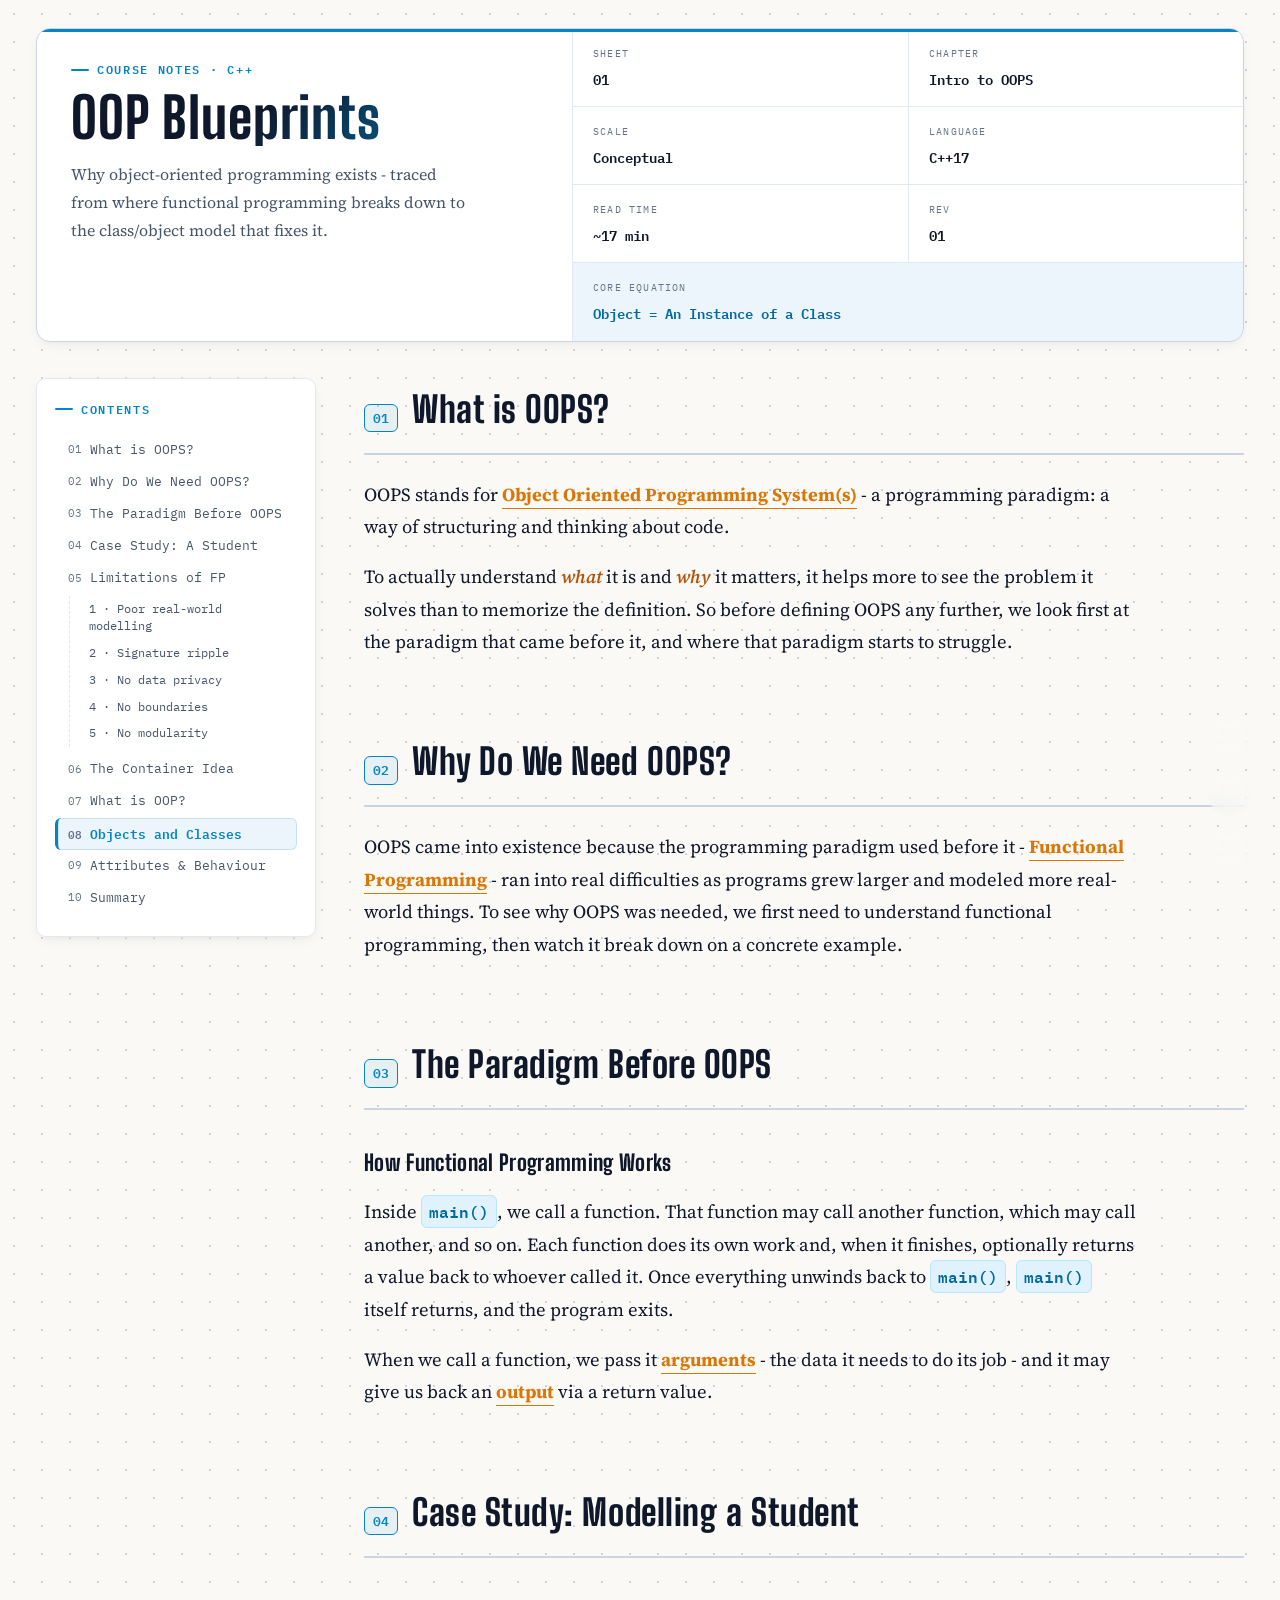
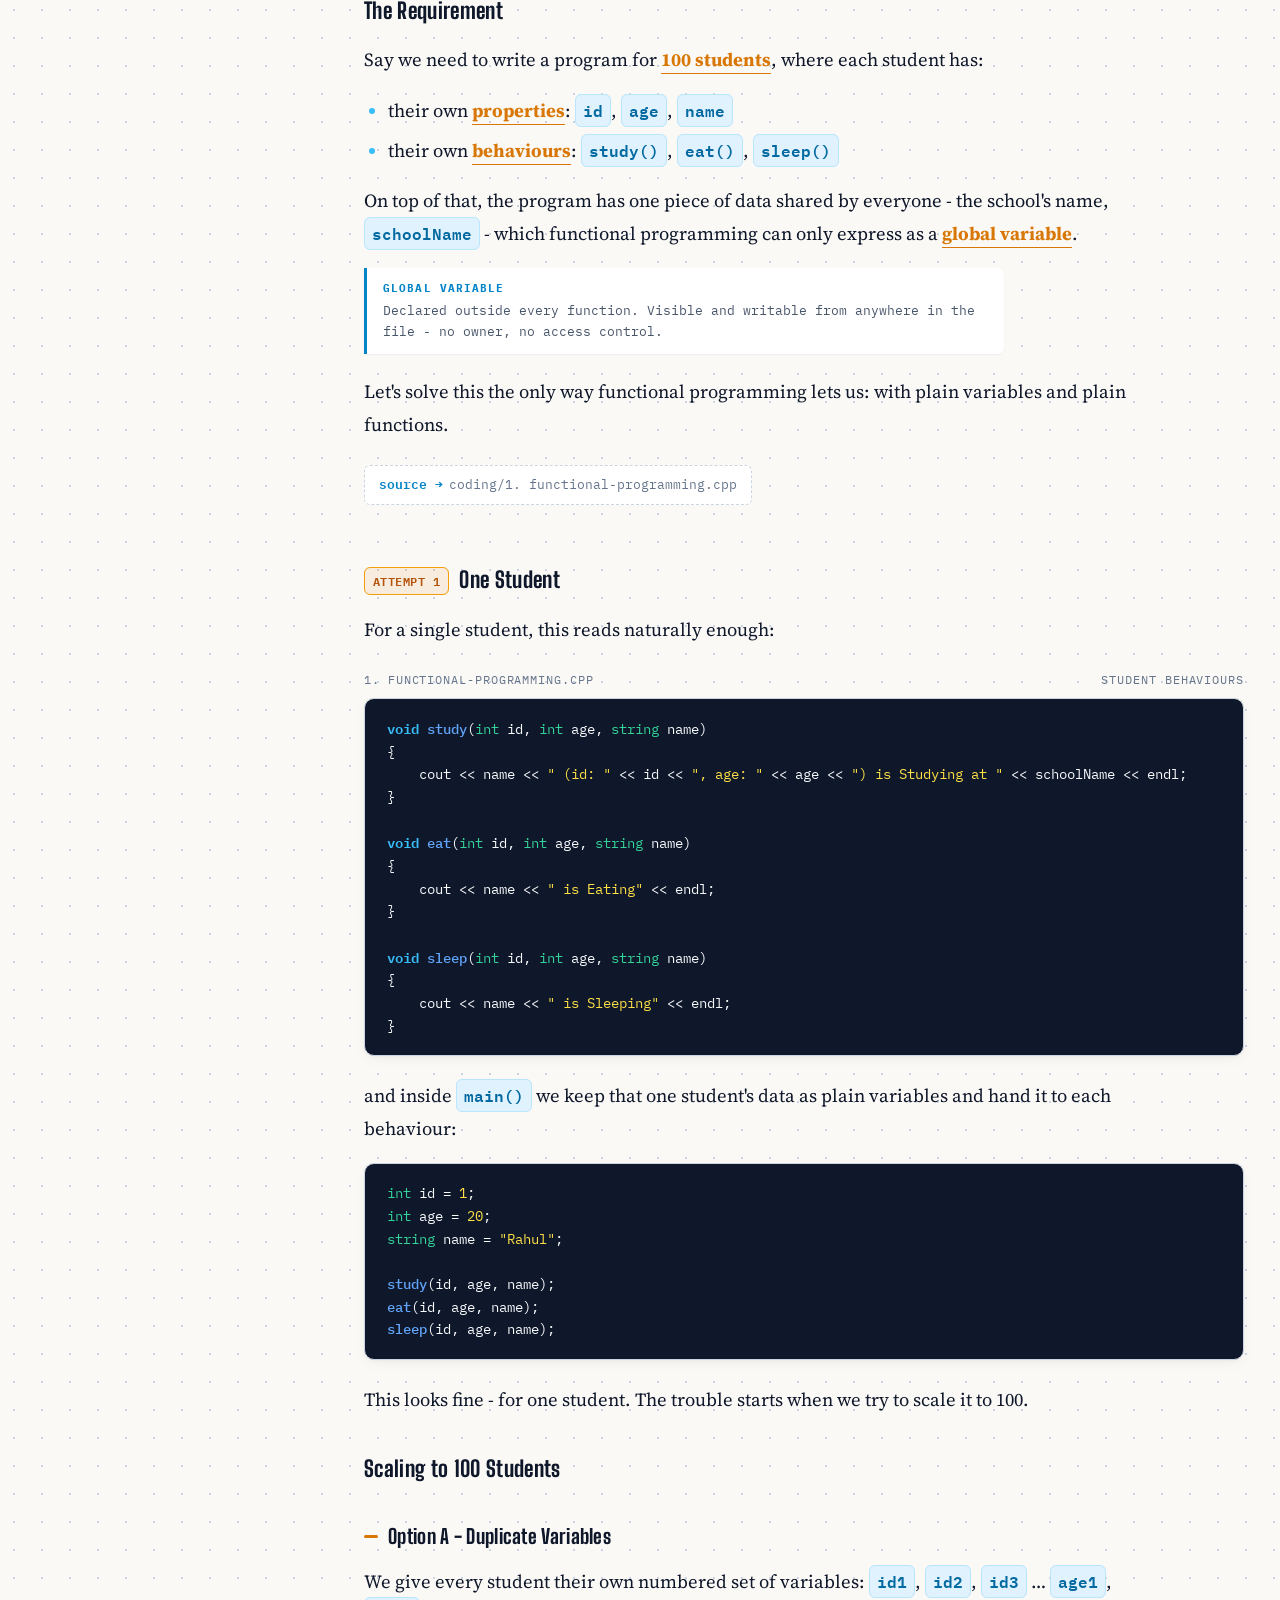
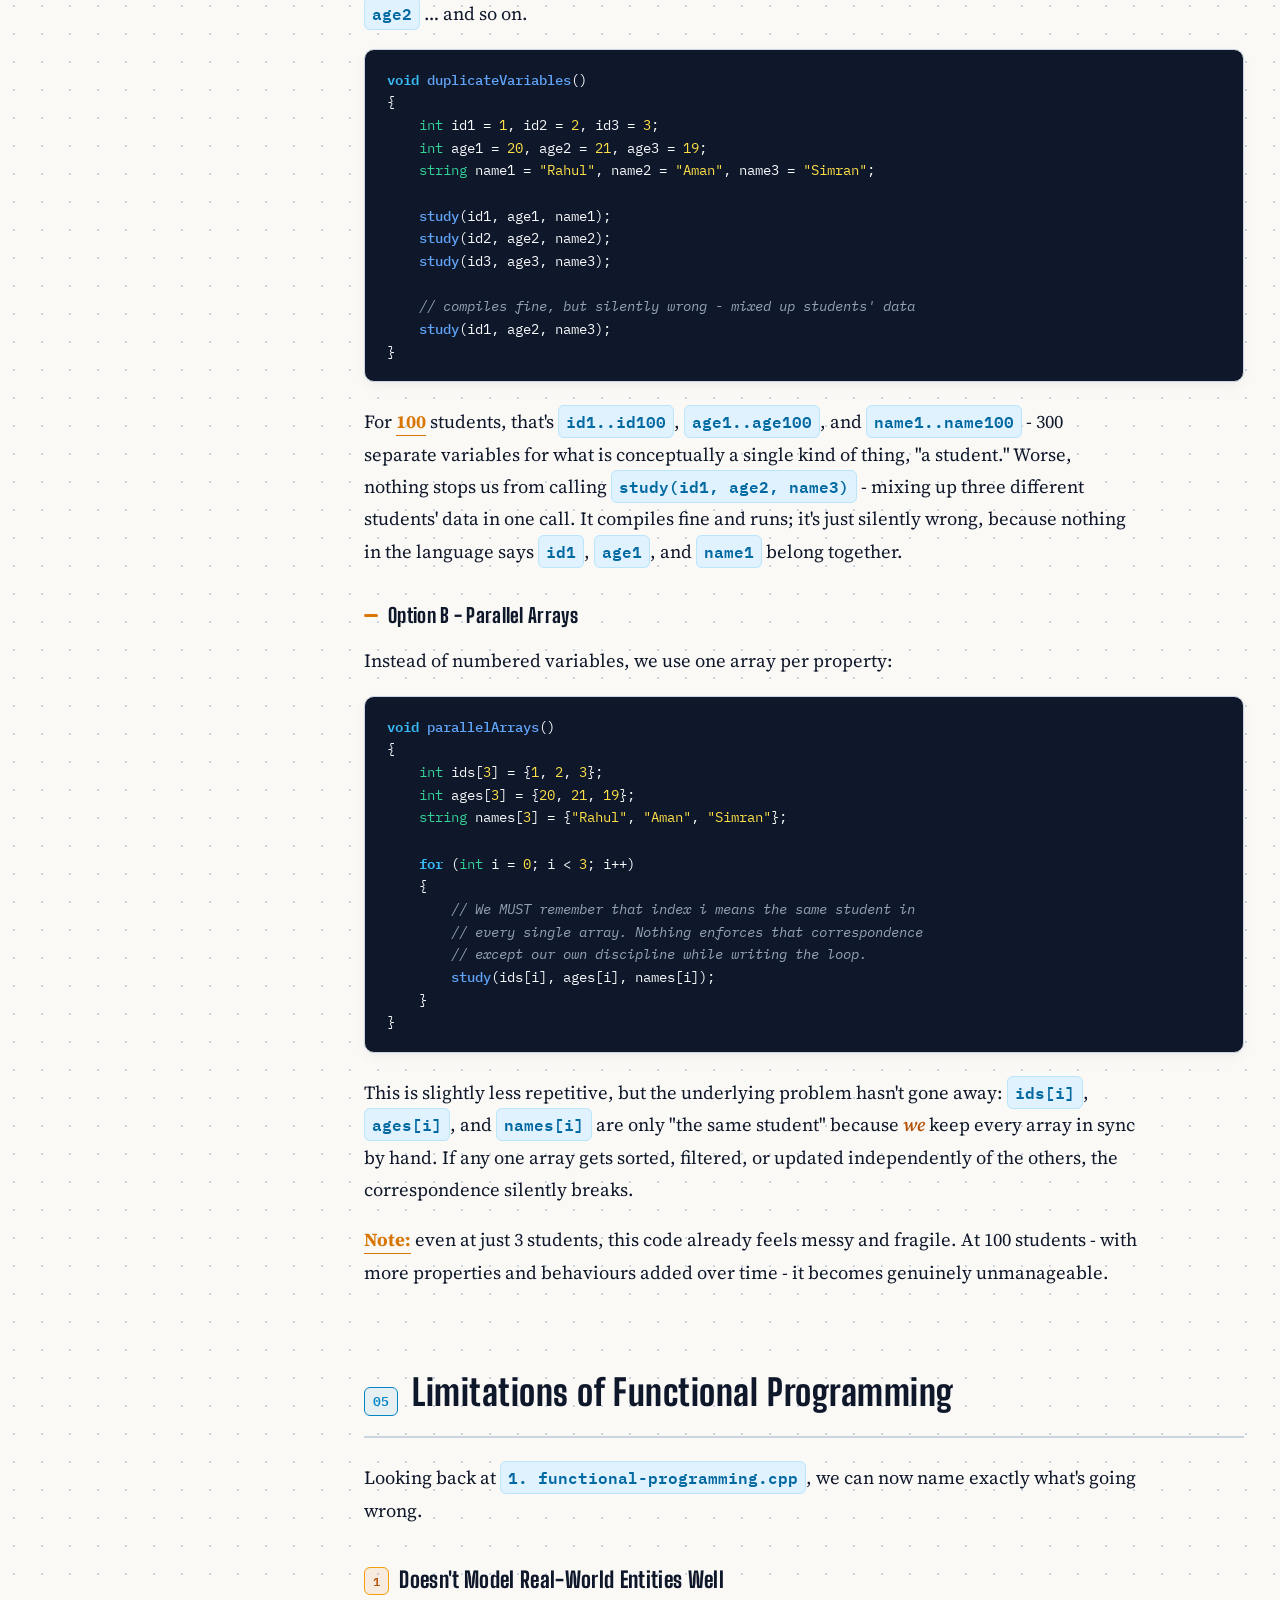
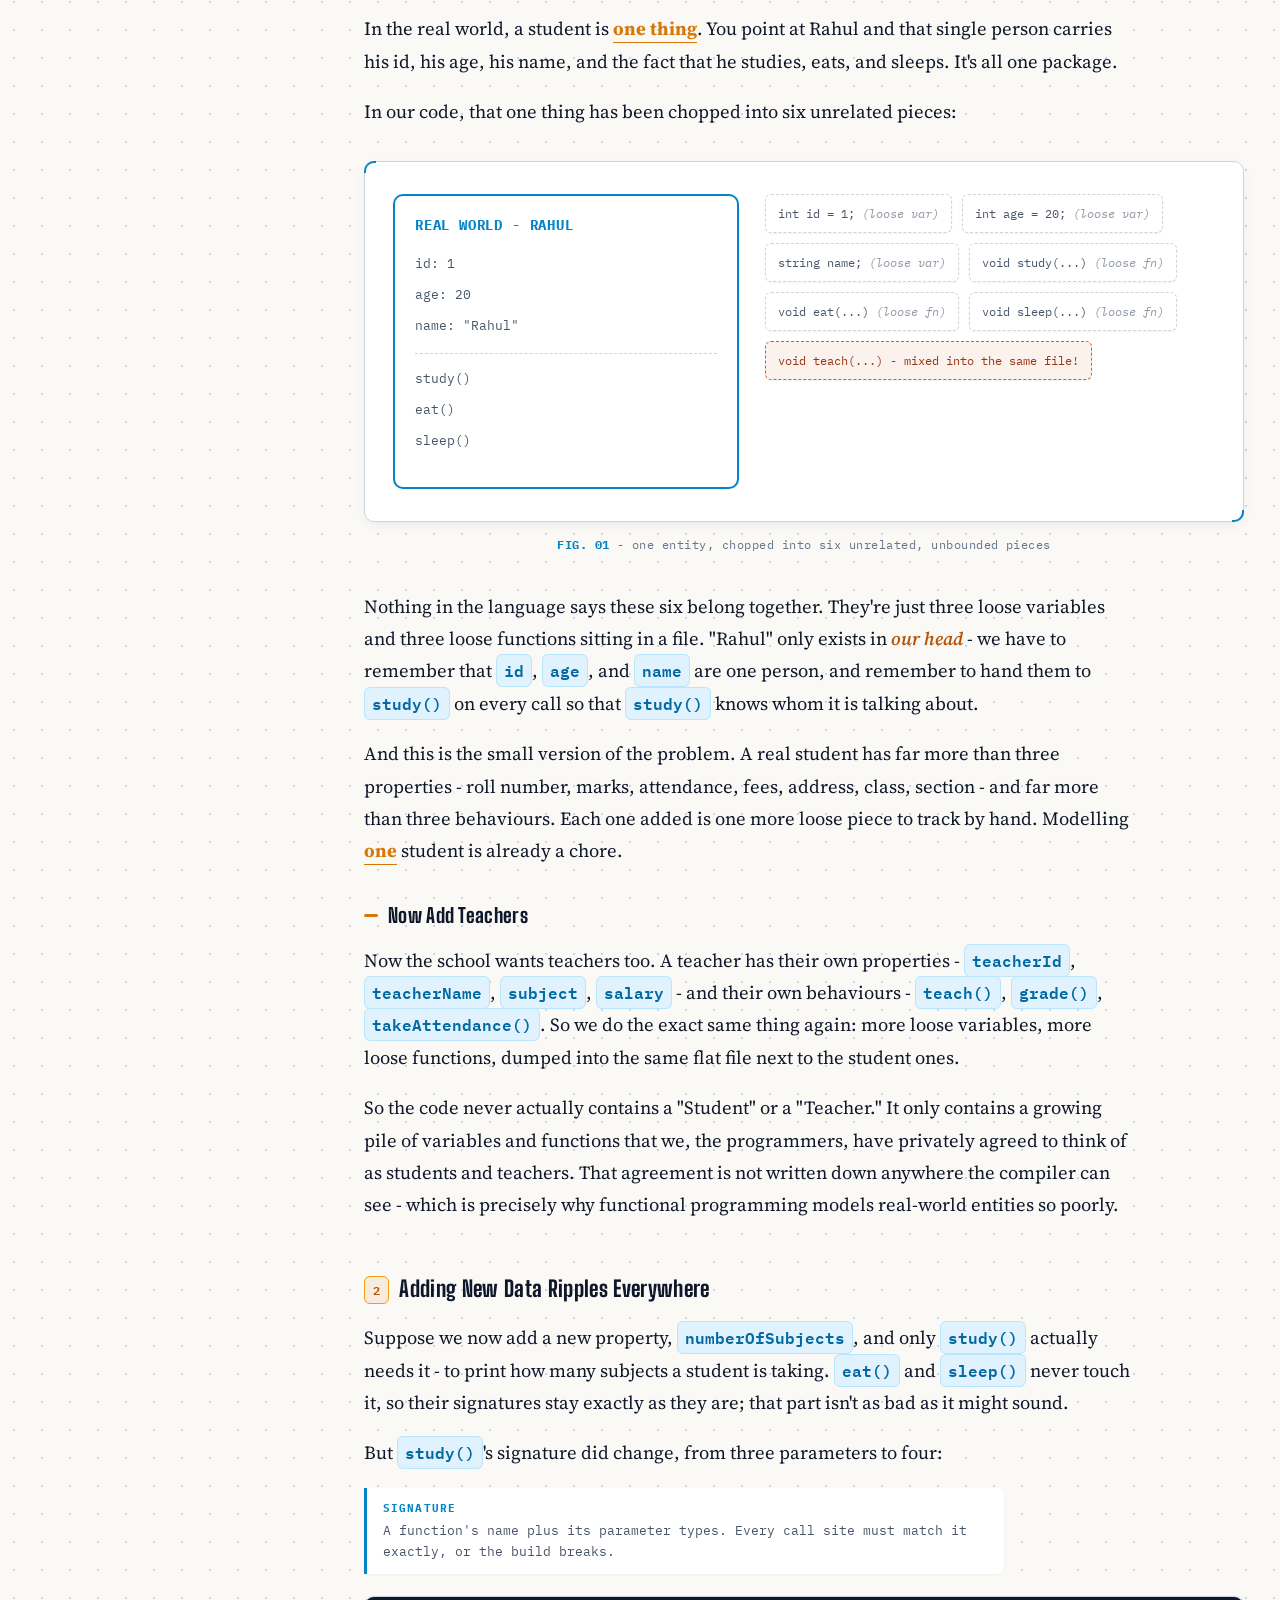
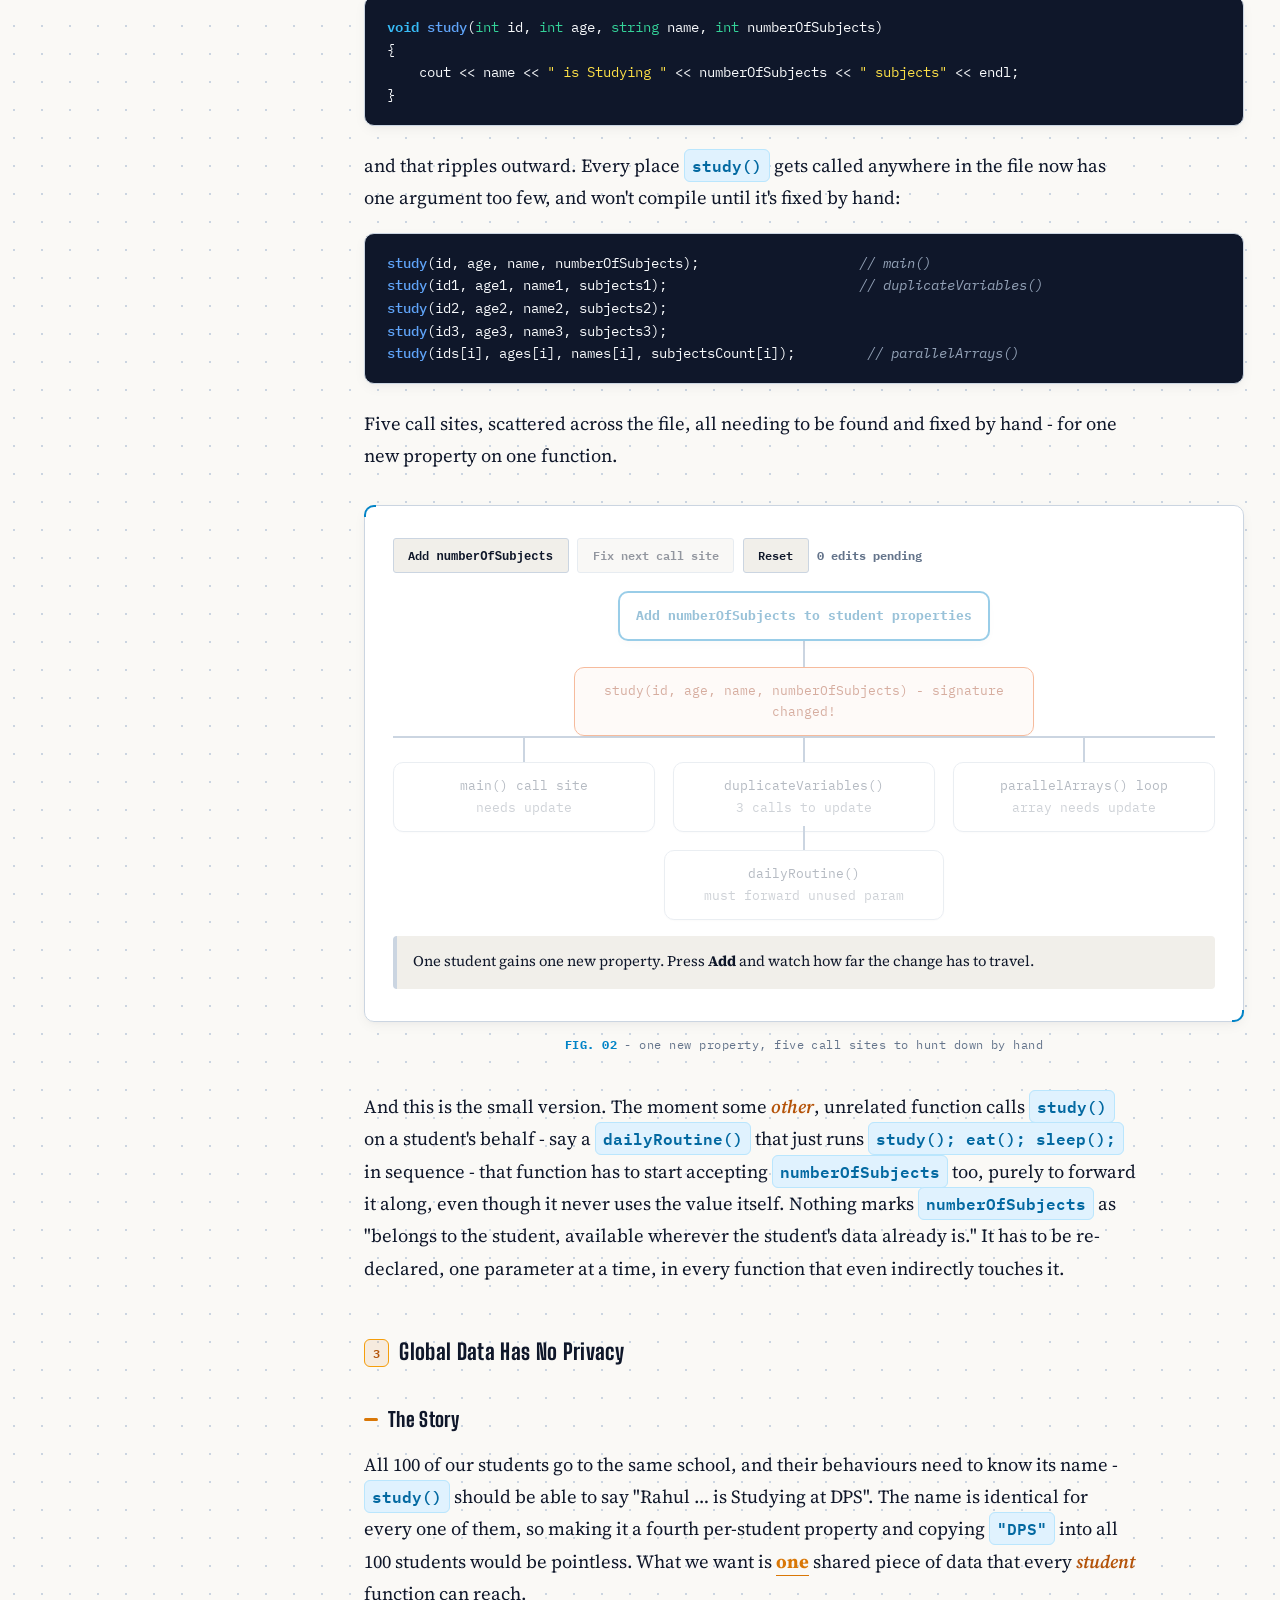
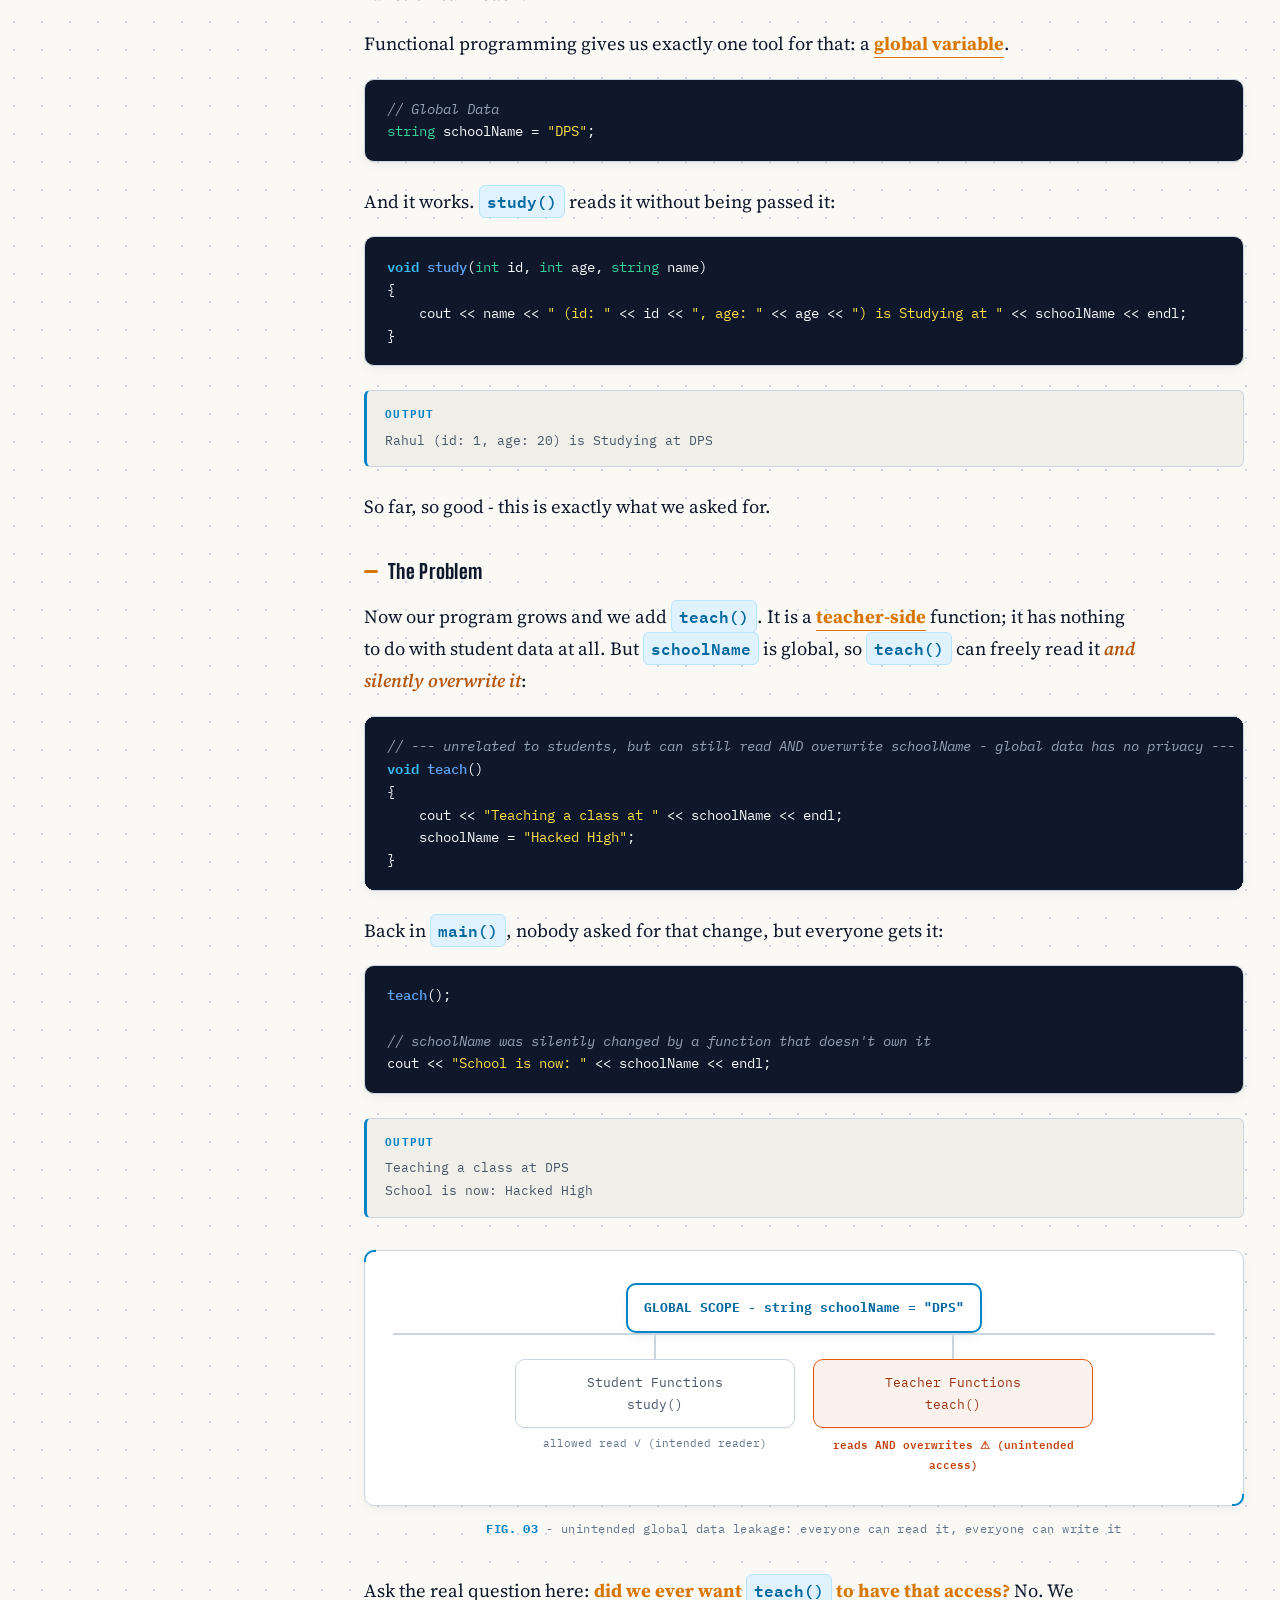
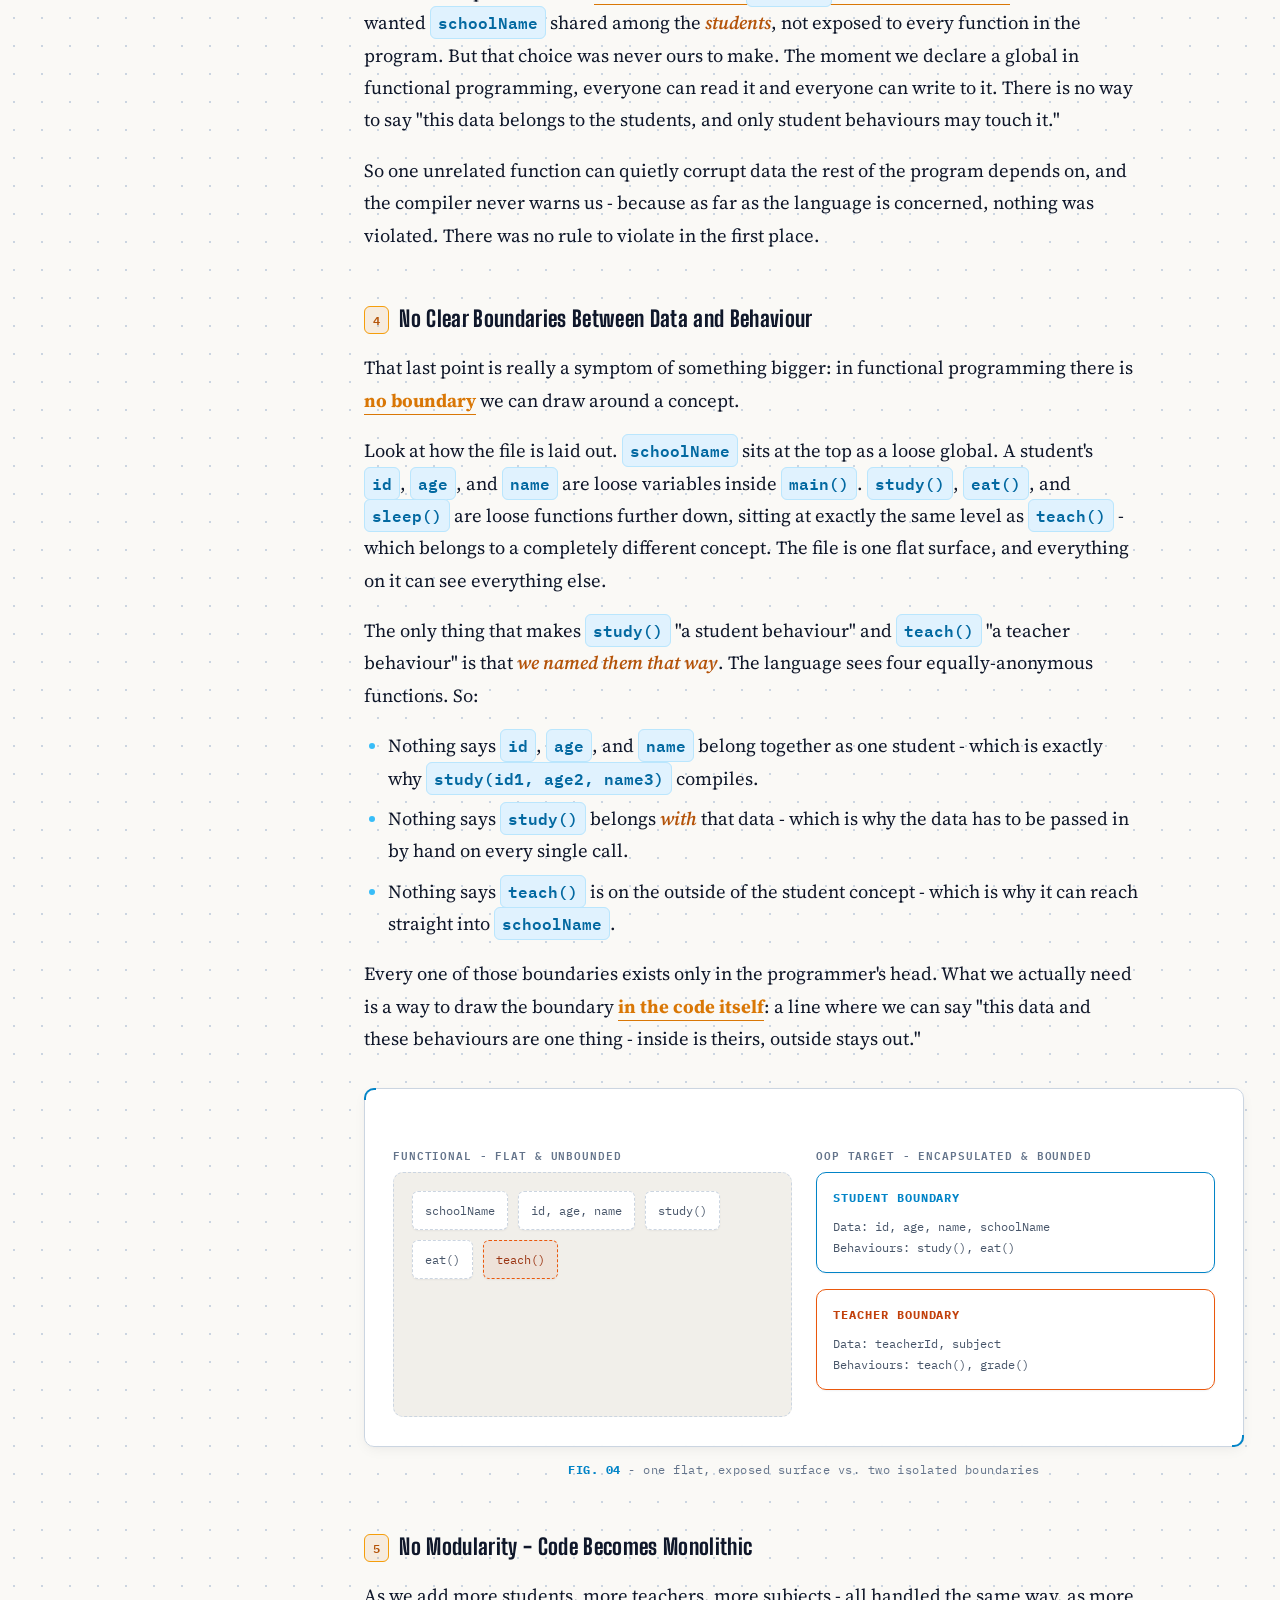
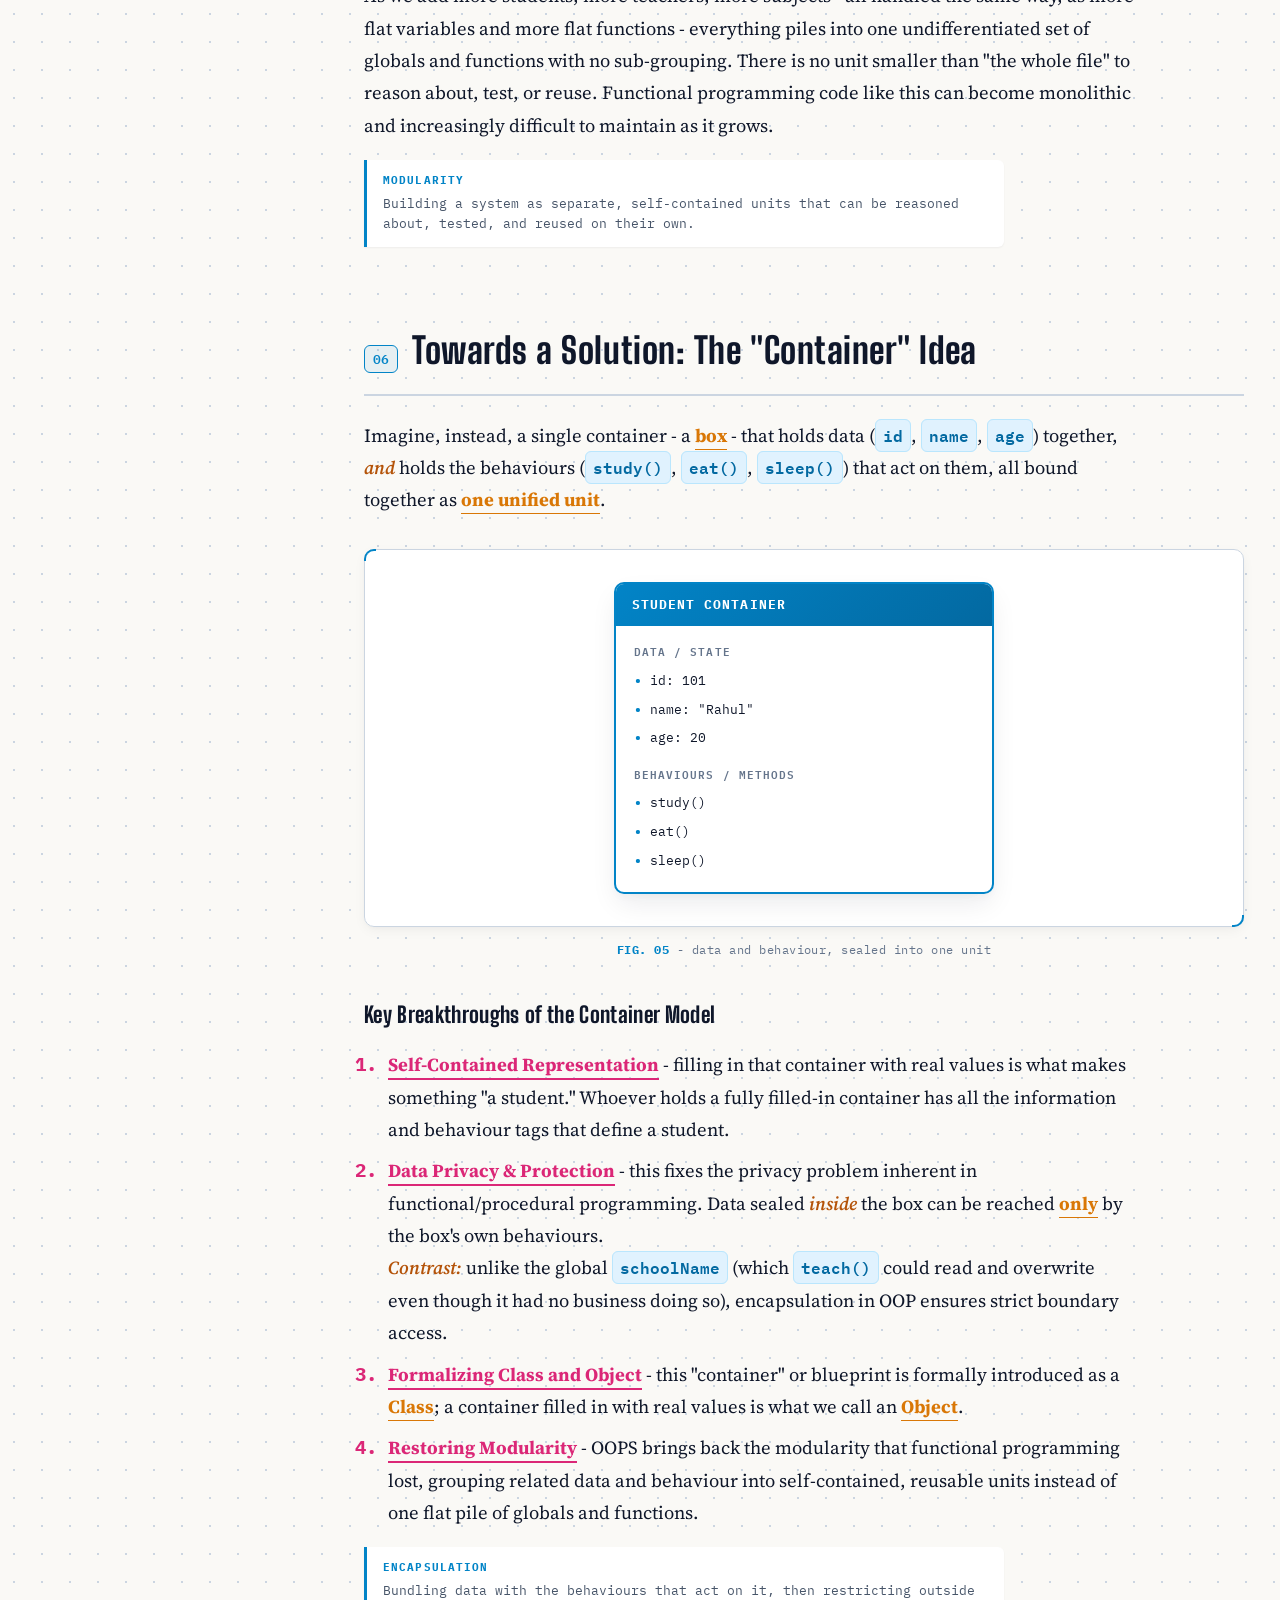
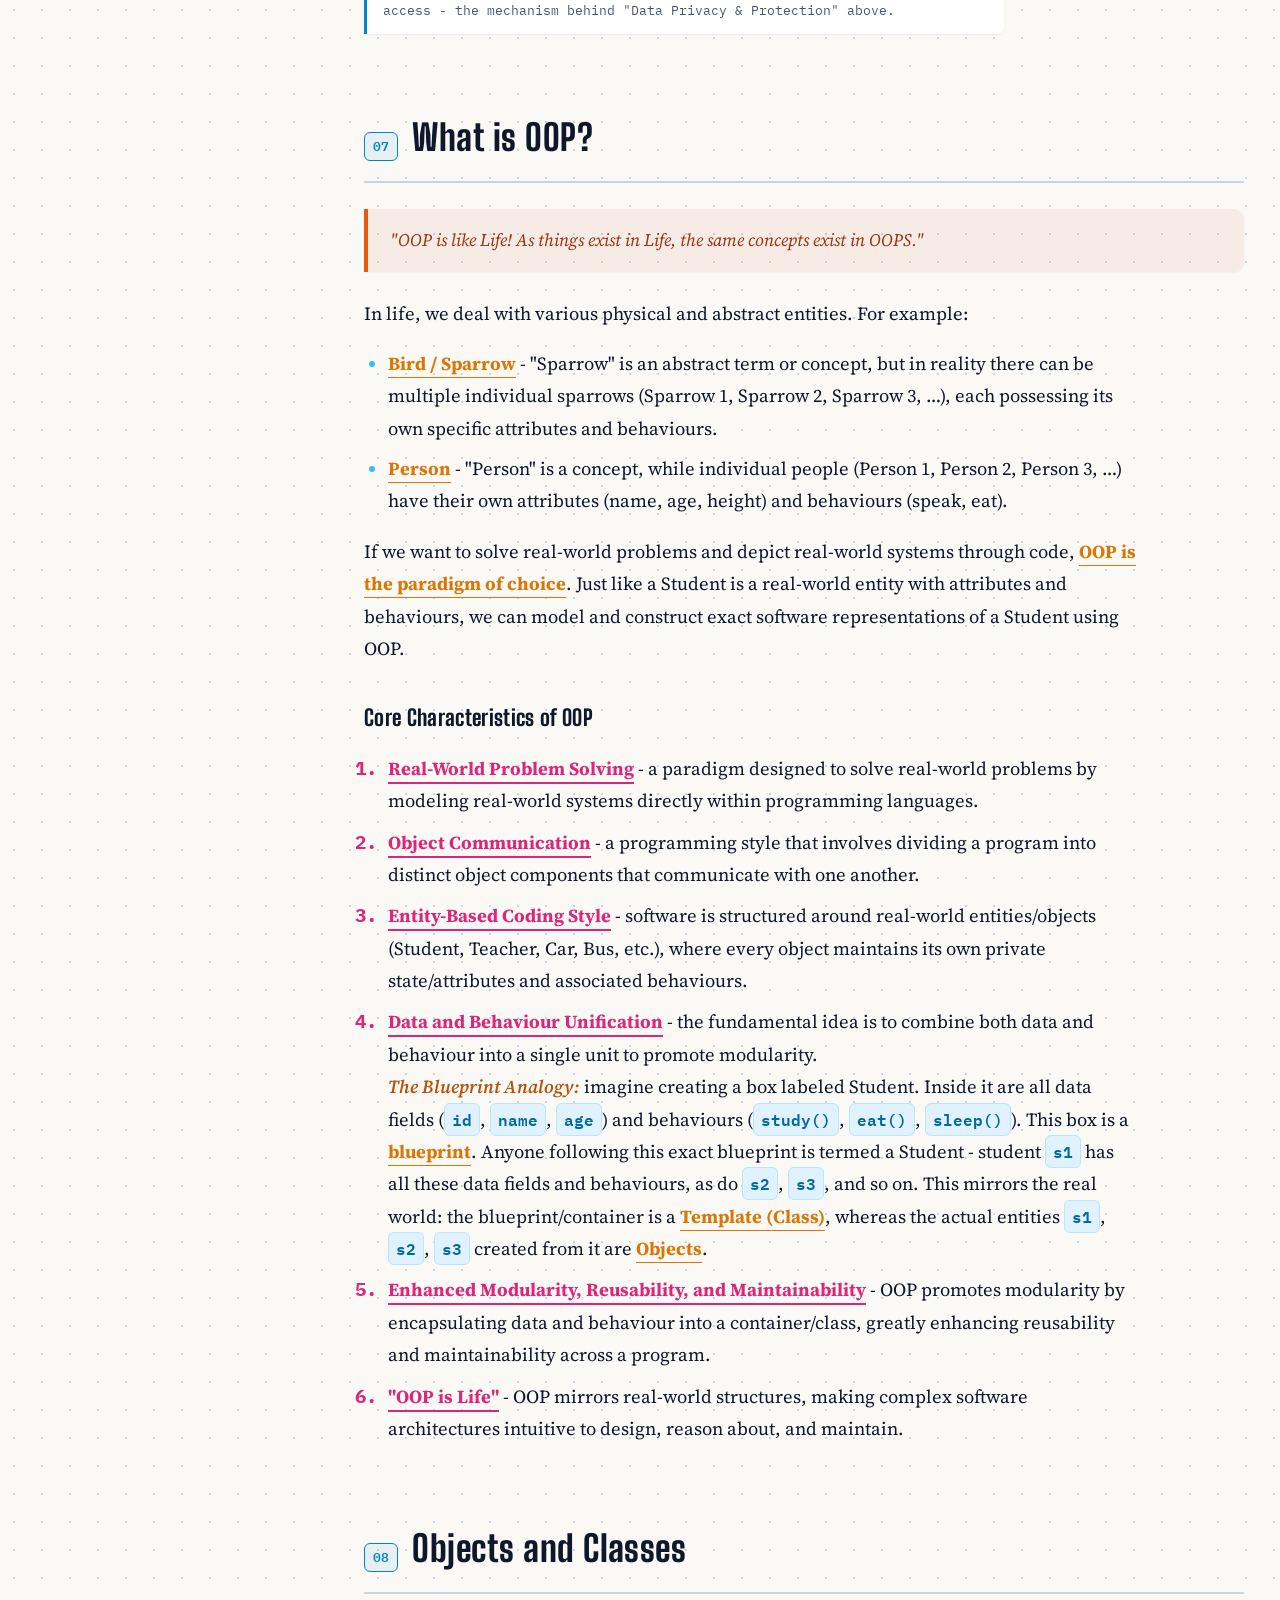
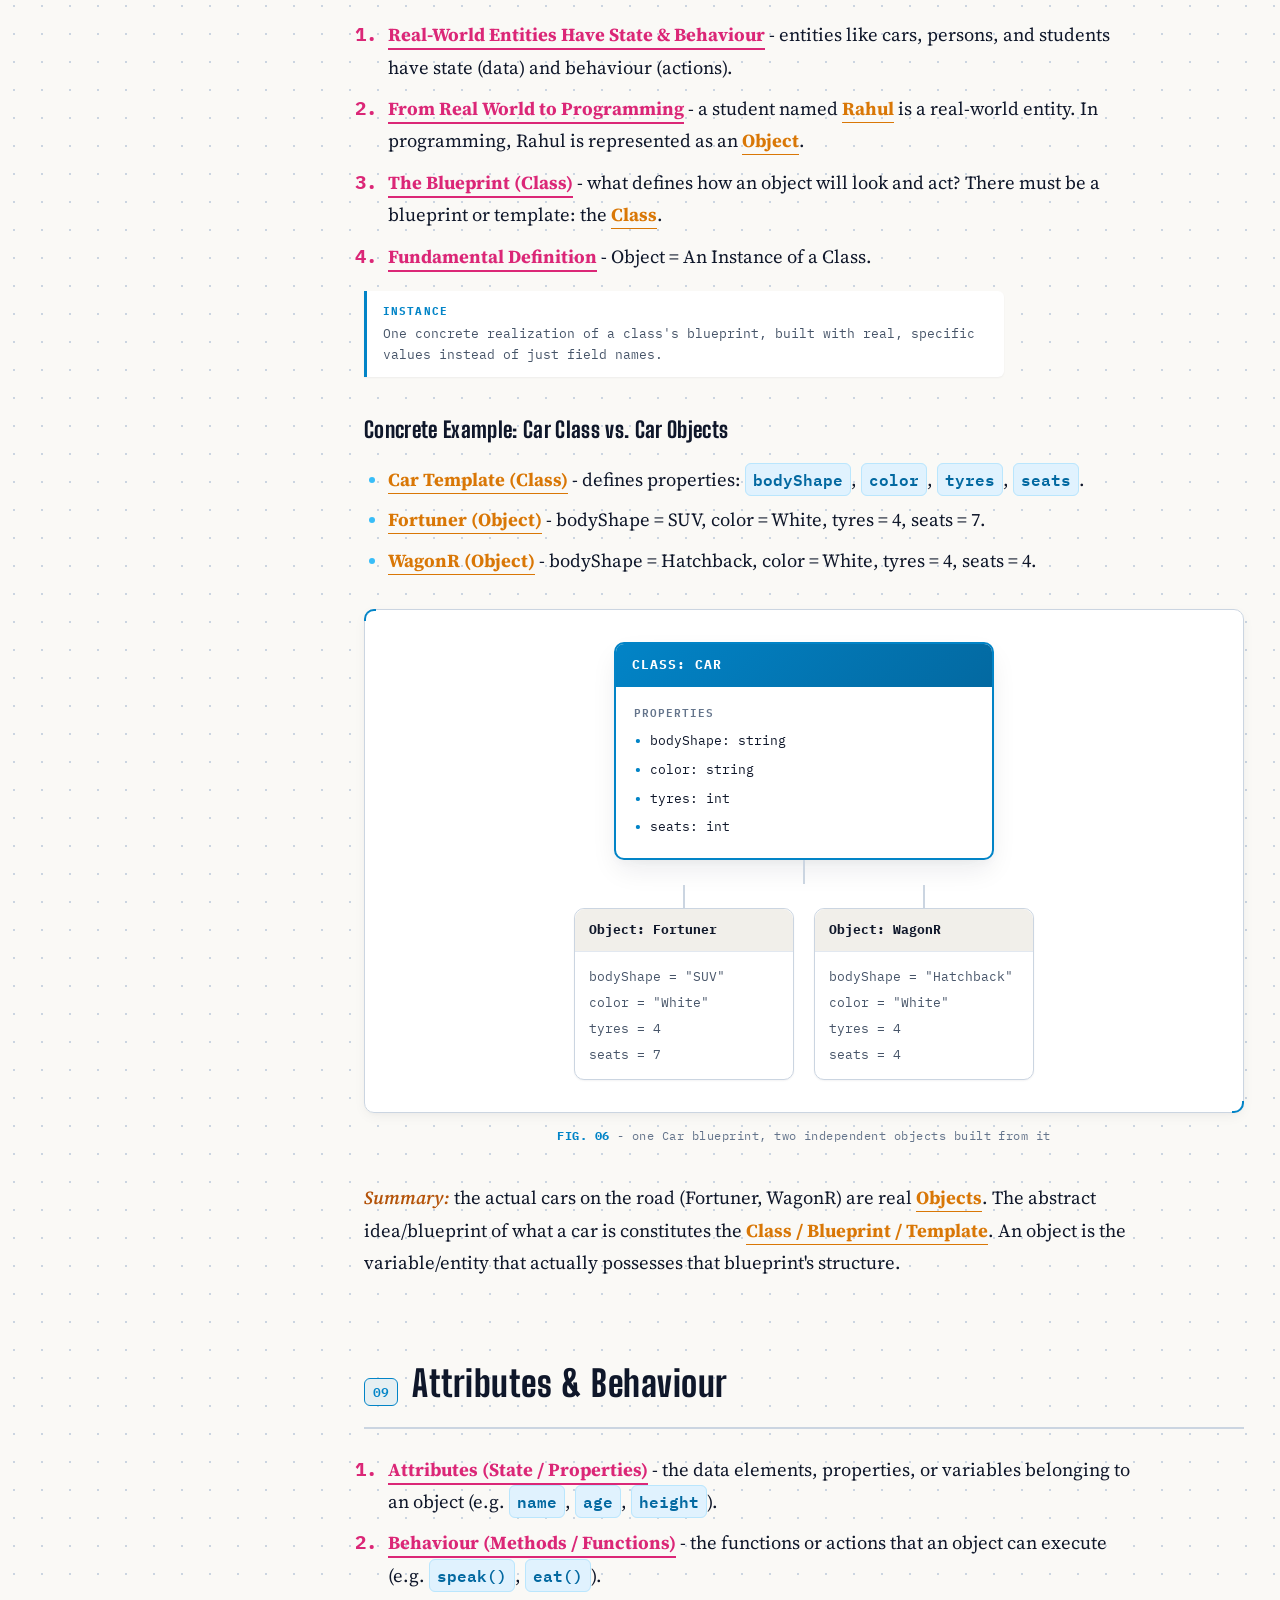
==== commit 6a9daaa2: "feat: restructured notes" ====
--- a/Chapter 01 - Intro to OOPS/notes/visual notes/index.html
+++ b/Chapter 01 - Intro to OOPS/notes/visual notes/index.html
@@ -243,16 +243,27 @@
         <figure class="figure">
           <div class="figure-inner">
             <span class="tick tl"></span><span class="tick br"></span>
-            <div class="fan-wrap">
-              <div class="node root">Add numberOfSubjects to student properties</div>
+            <div class="ripple-controls">
+              <button type="button" class="ripple-btn" id="ripple-add">Add <code>numberOfSubjects</code></button>
+              <button type="button" class="ripple-btn" id="ripple-fix" disabled>Fix next call site</button>
+              <button type="button" class="ripple-btn" id="ripple-reset">Reset</button>
+              <span class="ripple-count" id="ripple-count">0 edits pending</span>
+            </div>
+
+            <div class="fan-wrap" id="ripple-fan">
+              <div class="node root dormant">Add numberOfSubjects to student properties</div>
               <div class="stem"></div>
-              <div class="node warn" style="max-width:460px">study(id, age, name, numberOfSubjects) - signature changed!</div>
+              <div class="node warn dormant" data-ripple="0" style="max-width:460px">study(id, age, name, numberOfSubjects) - signature changed!</div>
               <div class="fan-row">
-                <div class="fan-item"><div class="node">main() call site<br><span style="opacity:.65">needs update</span></div></div>
-                <div class="fan-item"><div class="node">duplicateVariables()<br><span style="opacity:.65">3 calls to update</span></div></div>
-                <div class="fan-item"><div class="node">parallelArrays() loop<br><span style="opacity:.65">array needs update</span></div></div>
-                <div class="fan-item"><div class="node">dailyRoutine()<br><span style="opacity:.65">must forward unused param</span></div></div>
-              </div>
+                <div class="fan-item"><div class="node dormant" data-ripple="1">main() call site<br><span style="opacity:.65">needs update</span></div></div>
+                <div class="fan-item"><div class="node dormant" data-ripple="2">duplicateVariables()<br><span style="opacity:.65">3 calls to update</span></div></div>
+                <div class="fan-item"><div class="node dormant" data-ripple="3">parallelArrays() loop<br><span style="opacity:.65">array needs update</span></div></div>
+                <div class="fan-item"><div class="node dormant" data-ripple="4">dailyRoutine()<br><span style="opacity:.65">must forward unused param</span></div></div>
+              </div>
+            </div>
+
+            <div class="ripple-verdict" id="ripple-verdict">
+              One student gains one new property. Press <strong>Add</strong> and watch how far the change has to travel.
             </div>
           </div>
           <figcaption><span class="fig-no">FIG. 02</span> - one new property, five call sites to hunt down by hand</figcaption>
@@ -560,7 +571,14 @@
       </div>
     </section>
 
-  </main>
+  
+      <nav class="chapter-nav" aria-label="Chapter navigation">
+        <a class="nav-next" href="../../../Chapter%2002%20-%20Creating%20Objects/notes/visual%20notes/index.html">
+          <span class="nav-dir">Next &rarr;</span>
+          <span class="nav-title">02 &middot; Creating Objects</span>
+        </a>
+      </nav>
+    </main>
 </div>
 
 <footer class="sheet">
--- a/Chapter 01 - Intro to OOPS/notes/visual notes/style.css
+++ b/Chapter 01 - Intro to OOPS/notes/visual notes/style.css
@@ -925,3 +925,101 @@
 @media (prefers-reduced-motion: no-preference) {
   html { scroll-behavior: smooth; }
 }
+
+/* ============ CHAPTER FOOTER NAVIGATION (shared across all chapters) ============ */
+.chapter-nav {
+  display: grid;
+  grid-template-columns: 1fr 1fr;
+  gap: 1rem;
+  margin: 3.5rem 0 1rem 0;
+  padding-top: 1.75rem;
+  border-top: 1px solid var(--line-strong);
+}
+
+.chapter-nav a {
+  display: block;
+  padding: 1rem 1.25rem;
+  border: 1px solid var(--line-strong);
+  border-radius: var(--radius);
+  background: var(--paper-raised);
+  text-decoration: none;
+  transition: border-color 0.2s ease, transform 0.2s ease, box-shadow 0.2s ease;
+}
+
+.chapter-nav a:hover {
+  border-color: var(--blue);
+  transform: translateY(-2px);
+  box-shadow: var(--shadow);
+}
+
+.chapter-nav a.nav-next {
+  grid-column: 2;
+  text-align: right;
+}
+
+.chapter-nav .nav-dir {
+  display: block;
+  font-family: 'IBM Plex Mono', monospace;
+  font-size: 0.7rem;
+  font-weight: 700;
+  letter-spacing: 0.1em;
+  text-transform: uppercase;
+  color: var(--ink-faint);
+  margin-bottom: 0.3rem;
+}
+
+.chapter-nav .nav-title {
+  display: block;
+  font-family: 'Big Shoulders Display', sans-serif;
+  font-size: 1.35rem;
+  font-weight: 800;
+  letter-spacing: 0.02em;
+  text-transform: uppercase;
+  color: var(--blue);
+}
+
+@media (max-width: 640px) {
+  .chapter-nav { grid-template-columns: 1fr; }
+  .chapter-nav a.nav-next { grid-column: 1; text-align: left; }
+}
+
+/* ---- Ripple Simulator (parameter ripple made live, Lane A) ---- */
+.ripple-controls { display:flex; gap:.55rem; align-items:center; flex-wrap:wrap; margin:0 0 1.1rem 0; }
+
+.ripple-btn {
+  font-family:'IBM Plex Mono',monospace; font-size:.76rem; font-weight:600;
+  padding:.42rem .9rem; border-radius:3px; cursor:pointer;
+  border:1px solid var(--line-strong); background:var(--paper-sunk); color:var(--ink);
+  transition:all .18s ease;
+}
+.ripple-btn:hover { border-color:var(--blue); color:var(--blue); }
+.ripple-btn[disabled] { opacity:.45; cursor:not-allowed; }
+.ripple-btn[disabled]:hover { border-color:var(--line-strong); color:var(--ink); }
+
+.ripple-count {
+  font-family:'IBM Plex Mono',monospace; font-size:.76rem; font-weight:700;
+  color:var(--ink-faint);
+}
+.ripple-count.hot { color:#C2410C; }
+
+.fan-wrap .node { transition: all .32s ease; }
+
+.fan-wrap .node.pending {
+  border-color:#C2410C; color:#C2410C;
+  background:rgba(194,65,12,.10);
+  box-shadow:0 0 0 3px rgba(194,65,12,.14);
+}
+
+.fan-wrap .node.settled {
+  border-color:#059669; color:#059669; background:rgba(5,150,105,.10);
+}
+
+.fan-wrap .node.dormant { opacity:.4; }
+
+.ripple-verdict {
+  margin-top:1rem; padding:.85rem 1rem; border-radius:4px;
+  border-left:4px solid var(--line-strong); background:var(--paper-sunk);
+  font-size:.92rem; color:var(--ink);
+}
+.ripple-verdict.hot { border-left-color:#C2410C; background:rgba(194,65,12,.10); }
+.ripple-verdict.cool { border-left-color:#059669; background:rgba(5,150,105,.10); }
